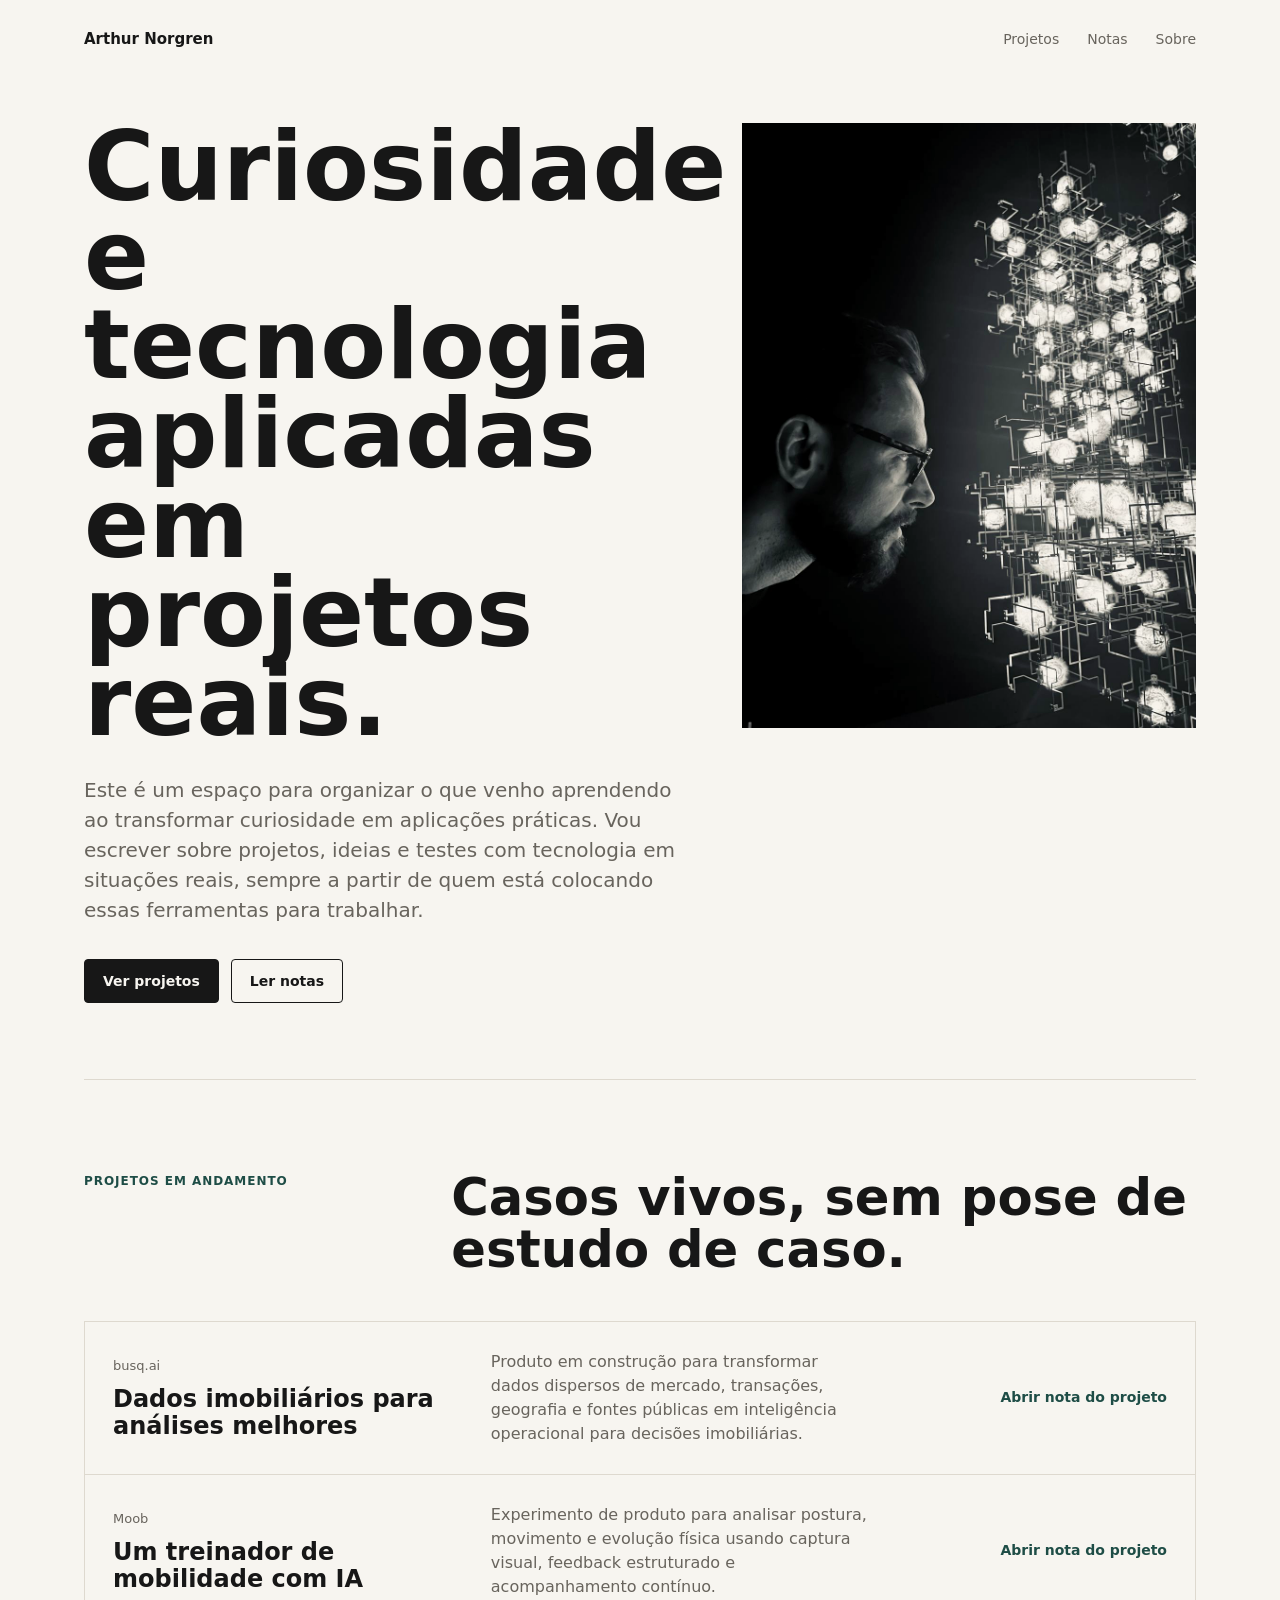
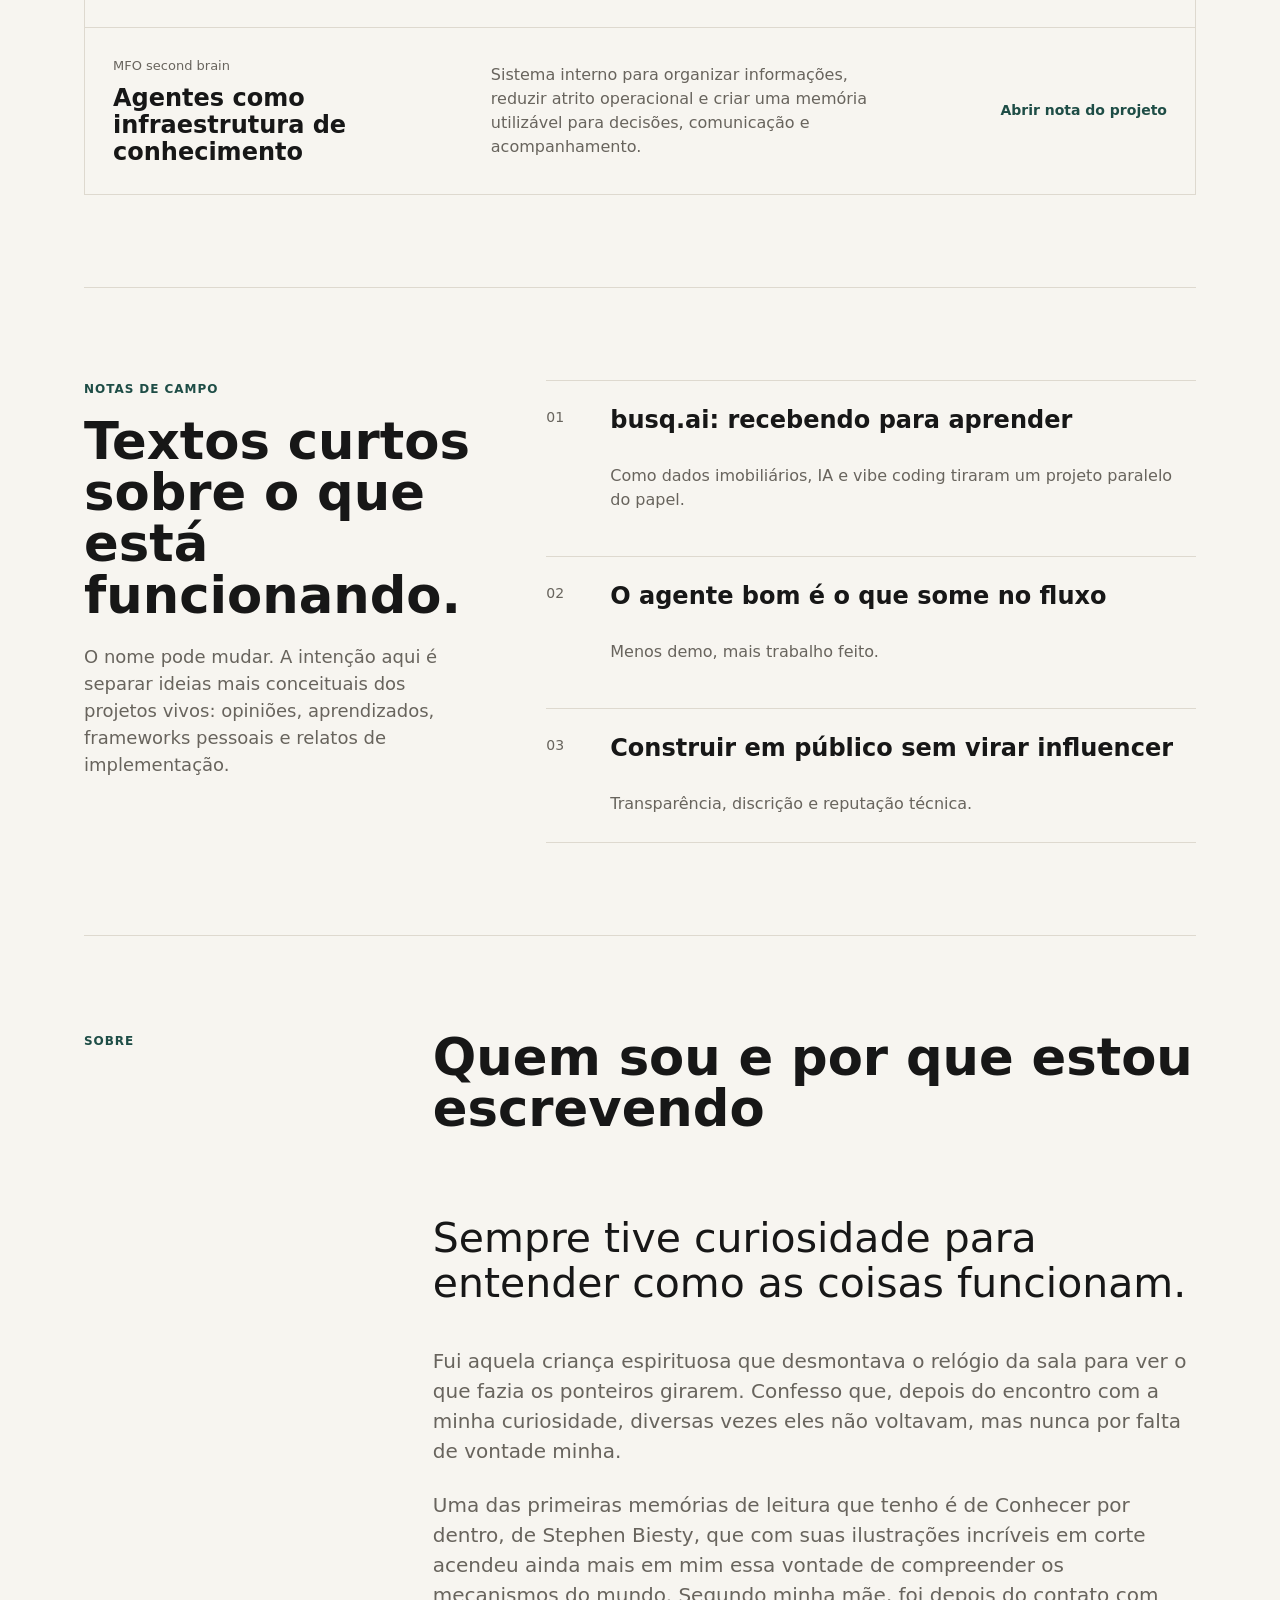
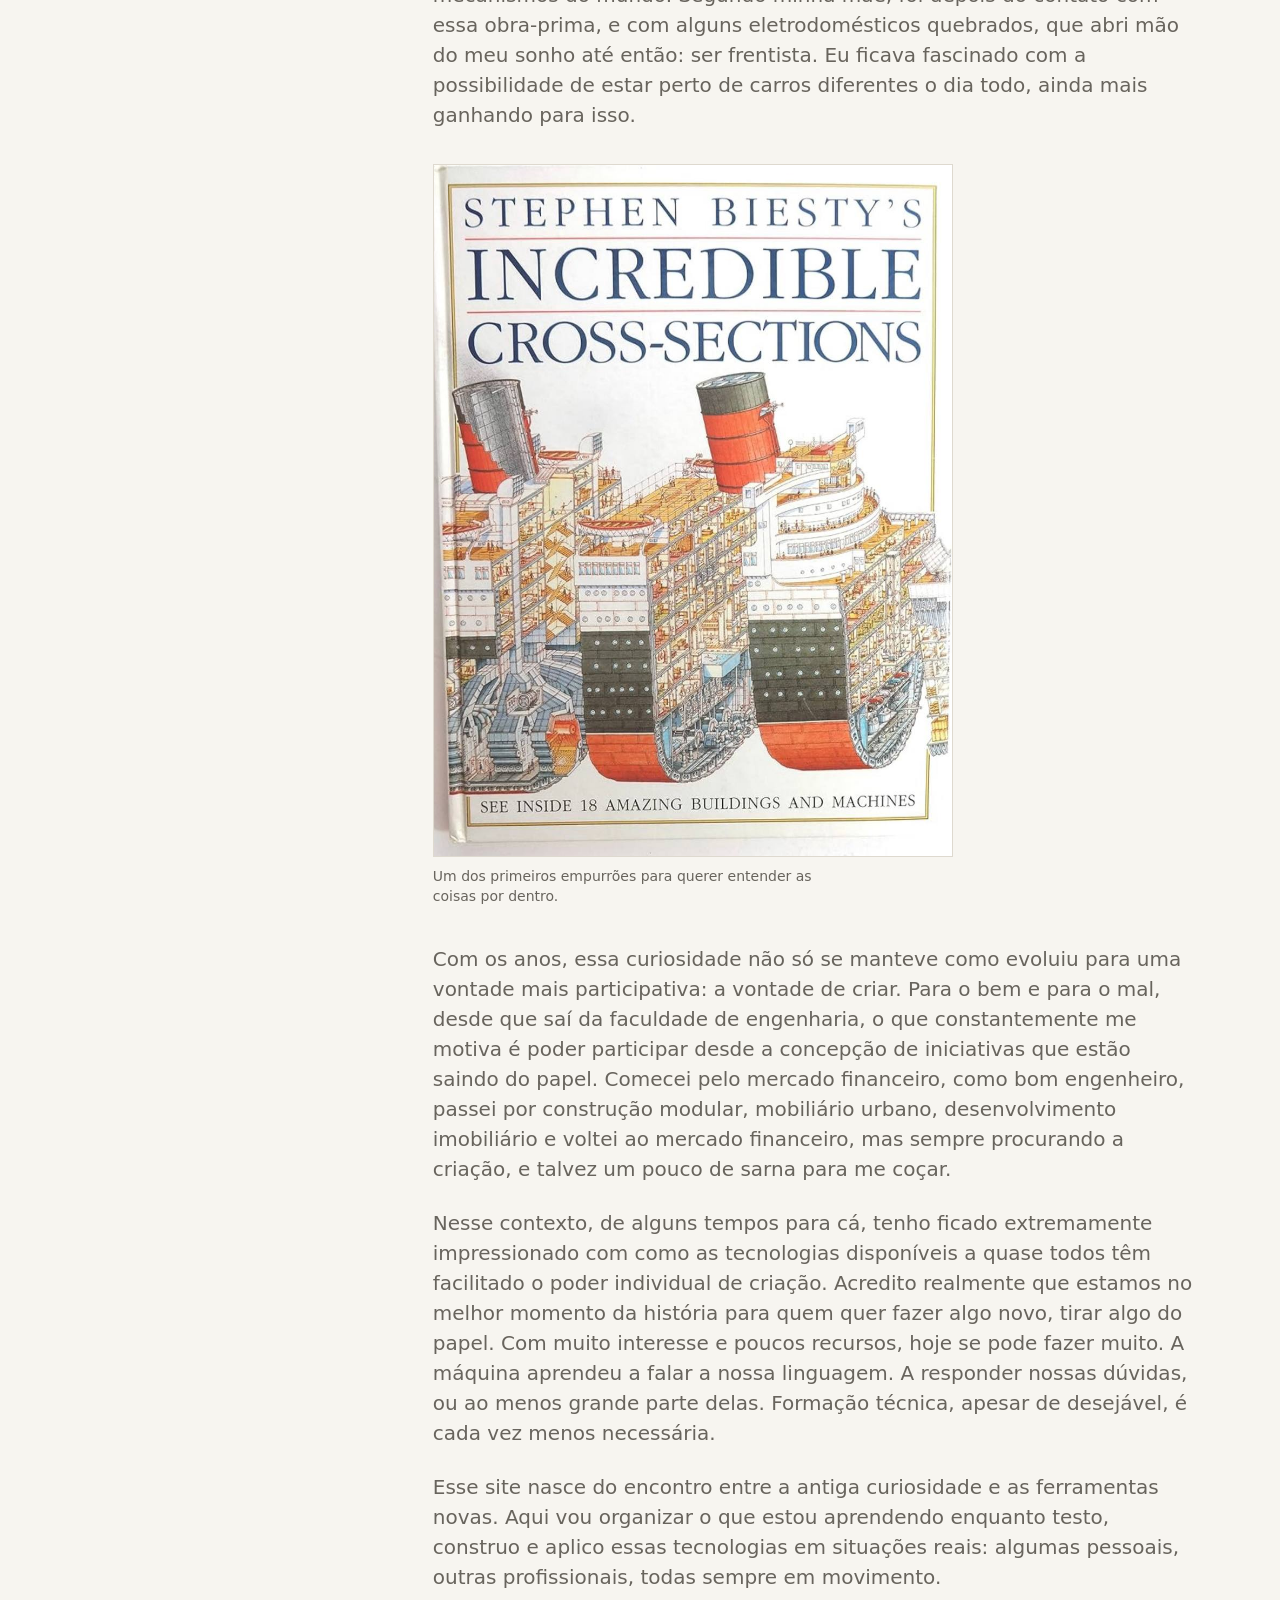
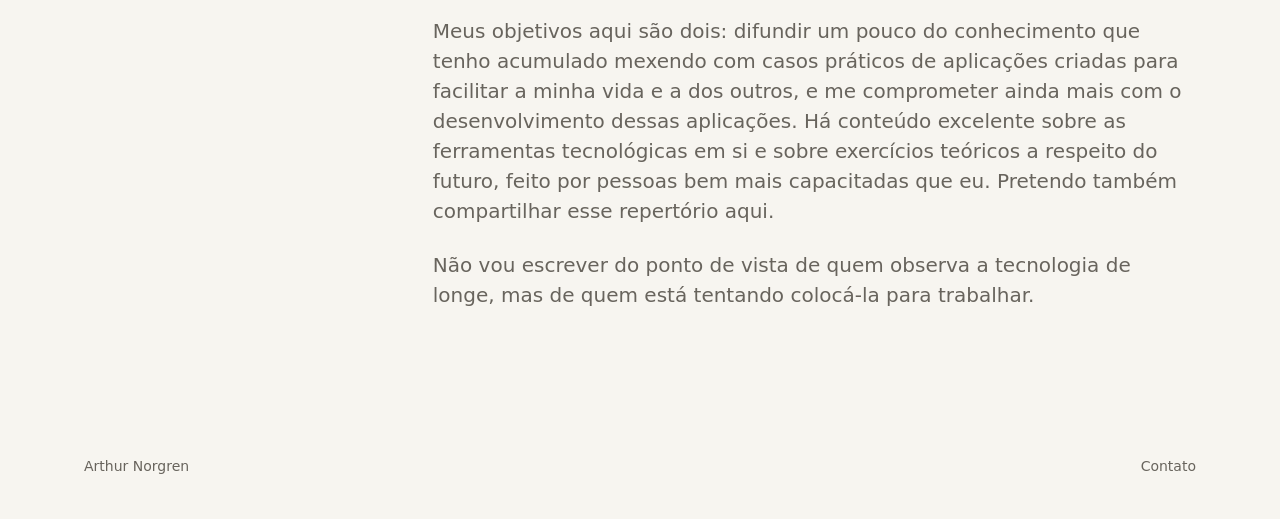
==== index.html @ 57446534 "Initial personal site mockup" ====
<!doctype html>
<html lang="pt-BR">
  <head>
    <meta charset="utf-8" />
    <meta name="viewport" content="width=device-width, initial-scale=1" />
    <title>Arthur Norgren</title>
    <meta
      name="description"
      content="Projetos, textos e notas práticas sobre IA aplicada, produto, dados e construção em público."
    />
    <link rel="stylesheet" href="./styles.css" />
  </head>
  <body>
    <header class="site-header" aria-label="Navegação principal">
      <a class="wordmark" href="#">Arthur Norgren</a>
      <nav>
        <a href="#projetos">Projetos</a>
        <a href="#notas">Notas</a>
        <a href="#sobre">Sobre</a>
      </nav>
    </header>

    <main>
      <section class="hero" aria-labelledby="hero-title">
        <div class="hero-copy">
          <h1 id="hero-title">Curiosidade e tecnologia aplicadas em projetos reais.</h1>
          <p class="intro">
            Este é um espaço para organizar o que venho aprendendo ao transformar curiosidade
            em aplicações práticas. Vou escrever sobre projetos, ideias e testes com tecnologia
            em situações reais, sempre a partir de quem está colocando essas ferramentas para
            trabalhar.
          </p>
          <div class="hero-actions" aria-label="Atalhos">
            <a class="button primary" href="#projetos">Ver projetos</a>
            <a class="button secondary" href="#notas">Ler notas</a>
          </div>
        </div>

        <figure class="portrait">
          <img
            src="./assets/arthur-profile.jpg"
            alt="Arthur Norgren em perfil, observando uma instalação luminosa."
          />
        </figure>
      </section>

      <section id="projetos" class="section">
        <div class="section-heading">
          <p class="eyebrow">Projetos em andamento</p>
          <h2>Casos vivos, sem pose de estudo de caso.</h2>
        </div>

        <div class="project-list">
          <article class="project">
            <div>
              <p class="project-kicker">busq.ai</p>
              <h3>Dados imobiliários para análises melhores</h3>
            </div>
            <p>
              Produto em construção para transformar dados dispersos de mercado, transações,
              geografia e fontes públicas em inteligência operacional para decisões imobiliárias.
            </p>
            <a href="./busq-ai.html">Abrir nota do projeto</a>
          </article>

          <article class="project">
            <div>
              <p class="project-kicker">Moob</p>
              <h3>Um treinador de mobilidade com IA</h3>
            </div>
            <p>
              Experimento de produto para analisar postura, movimento e evolução física usando
              captura visual, feedback estruturado e acompanhamento contínuo.
            </p>
            <a href="#">Abrir nota do projeto</a>
          </article>

          <article class="project">
            <div>
              <p class="project-kicker">MFO second brain</p>
              <h3>Agentes como infraestrutura de conhecimento</h3>
            </div>
            <p>
              Sistema interno para organizar informações, reduzir atrito operacional e criar uma
              memória utilizável para decisões, comunicação e acompanhamento.
            </p>
            <a href="#">Abrir nota do projeto</a>
          </article>
        </div>
      </section>

      <section id="notas" class="section split">
        <div class="section-heading sticky">
          <p class="eyebrow">Notas de campo</p>
          <h2>Textos curtos sobre o que está funcionando.</h2>
          <p>
            O nome pode mudar. A intenção aqui é separar ideias mais conceituais dos projetos vivos:
            opiniões, aprendizados, frameworks pessoais e relatos de implementação.
          </p>
        </div>

        <div class="essay-list" aria-label="Lista de textos">
          <article class="essay">
            <p>01</p>
            <h3><a href="./busq-ai.html">busq.ai: recebendo para aprender</a></h3>
            <span>Como dados imobiliários, IA e vibe coding tiraram um projeto paralelo do papel.</span>
          </article>
          <article class="essay">
            <p>02</p>
            <h3>O agente bom é o que some no fluxo</h3>
            <span>Menos demo, mais trabalho feito.</span>
          </article>
          <article class="essay">
            <p>03</p>
            <h3>Construir em público sem virar influencer</h3>
            <span>Transparência, discrição e reputação técnica.</span>
          </article>
        </div>
      </section>

      <section id="sobre" class="about">
        <p class="eyebrow">Sobre</p>
        <h2>Quem sou e por que estou escrevendo</h2>
        <div class="about-text">
          <p class="about-lede">
            Sempre tive curiosidade para entender como as coisas funcionam.
          </p>
          <p>
            Fui aquela criança espirituosa que desmontava o relógio da sala para ver o que fazia os
            ponteiros girarem. Confesso que, depois do encontro com a minha curiosidade, diversas
            vezes eles não voltavam, mas nunca por falta de vontade minha.
          </p>
          <p>
            Uma das primeiras memórias de leitura que tenho é de <cite>Conhecer por dentro</cite>,
            de Stephen Biesty, que com suas ilustrações incríveis em corte acendeu ainda mais em mim
            essa vontade de compreender os mecanismos do mundo. Segundo minha mãe, foi depois do
            contato com essa obra-prima, e com alguns eletrodomésticos quebrados, que abri mão do
            meu sonho até então: ser frentista. Eu ficava fascinado com a possibilidade de estar
            perto de carros diferentes o dia todo, ainda mais ganhando para isso.
          </p>
          <figure class="about-figure">
            <img
              src="./assets/incredible-cross-sections.jpg"
              alt="Capa do livro Incredible Cross-Sections, de Stephen Biesty."
            />
            <figcaption>
              Um dos primeiros empurrões para querer entender as coisas por dentro.
            </figcaption>
          </figure>
          <p>
            Com os anos, essa curiosidade não só se manteve como evoluiu para uma vontade mais
            participativa: a vontade de criar. Para o bem e para o mal, desde que saí da faculdade
            de engenharia, o que constantemente me motiva é poder participar desde a concepção de
            iniciativas que estão saindo do papel. Comecei pelo mercado financeiro, como bom
            engenheiro, passei por construção modular, mobiliário urbano, desenvolvimento
            imobiliário e voltei ao mercado financeiro, mas sempre procurando a criação, e talvez um
            pouco de sarna para me coçar.
          </p>
          <p>
            Nesse contexto, de alguns tempos para cá, tenho ficado extremamente impressionado com
            como as tecnologias disponíveis a quase todos têm facilitado o poder individual de
            criação. Acredito realmente que estamos no melhor momento da história para quem quer
            fazer algo novo, tirar algo do papel. Com muito interesse e poucos recursos, hoje se
            pode fazer muito. A máquina aprendeu a falar a nossa linguagem. A responder nossas
            dúvidas, ou ao menos grande parte delas. Formação técnica, apesar de desejável, é cada
            vez menos necessária.
          </p>
          <p>
            Esse site nasce do encontro entre a antiga curiosidade e as ferramentas novas. Aqui vou
            organizar o que estou aprendendo enquanto testo, construo e aplico essas tecnologias em
            situações reais: algumas pessoais, outras profissionais, todas sempre em movimento.
          </p>
          <p>
            Meus objetivos aqui são dois: difundir um pouco do conhecimento que tenho acumulado
            mexendo com casos práticos de aplicações criadas para facilitar a minha vida e a dos
            outros, e me comprometer ainda mais com o desenvolvimento dessas aplicações. Há conteúdo
            excelente sobre as ferramentas tecnológicas em si e sobre exercícios teóricos a respeito
            do futuro, feito por pessoas bem mais capacitadas que eu. Pretendo também compartilhar
            esse repertório aqui.
          </p>
          <p>
            Não vou escrever do ponto de vista de quem observa a tecnologia de longe, mas de quem
            está tentando colocá-la para trabalhar.
          </p>
        </div>
      </section>
    </main>

    <footer>
      <span>Arthur Norgren</span>
      <a href="mailto:arthur@example.com">Contato</a>
    </footer>
  </body>
</html>
---- styles.css ----
:root {
  --bg: #f7f5f0;
  --ink: #171717;
  --muted: #68645d;
  --line: #ded9cf;
  --panel: #ebe7dd;
  --accent: #1e4d46;
  --accent-ink: #f5f2ea;
  --max: 1160px;
}

* {
  box-sizing: border-box;
}

html {
  scroll-behavior: smooth;
}

body {
  margin: 0;
  background: var(--bg);
  color: var(--ink);
  font-family:
    Inter, ui-sans-serif, system-ui, -apple-system, BlinkMacSystemFont, "Segoe UI", sans-serif;
  line-height: 1.5;
}

a {
  color: inherit;
  text-decoration: none;
}

.site-header {
  display: flex;
  align-items: center;
  justify-content: space-between;
  max-width: var(--max);
  margin: 0 auto;
  padding: 28px 24px;
}

.wordmark {
  font-size: 15px;
  font-weight: 650;
  letter-spacing: 0;
}

nav {
  display: flex;
  gap: 28px;
  color: var(--muted);
  font-size: 14px;
}

nav a:hover {
  color: var(--ink);
}

main {
  max-width: var(--max);
  margin: 0 auto;
  padding: 0 24px 56px;
}

.hero {
  display: grid;
  grid-template-columns: minmax(0, 1.02fr) minmax(320px, 0.78fr);
  align-items: start;
  min-height: calc(100svh - 92px);
  gap: 64px;
  padding: 44px 0 76px;
  border-bottom: 1px solid var(--line);
}

.hero-copy {
  max-width: 720px;
}

.eyebrow {
  margin: 0 0 18px;
  color: var(--accent);
  font-size: 12px;
  font-weight: 700;
  letter-spacing: 0.08em;
  text-transform: uppercase;
}

h1,
h2,
h3,
p {
  margin-top: 0;
}

h1 {
  margin-bottom: 28px;
  font-size: clamp(48px, 7.8vw, 96px);
  line-height: 0.93;
  letter-spacing: 0;
  max-width: 860px;
}

.intro {
  max-width: 650px;
  color: var(--muted);
  font-size: 20px;
}

.hero-actions {
  display: flex;
  flex-wrap: wrap;
  gap: 12px;
  margin-top: 34px;
}

.button {
  display: inline-flex;
  align-items: center;
  justify-content: center;
  min-height: 44px;
  border: 1px solid var(--ink);
  border-radius: 4px;
  padding: 0 18px;
  font-size: 14px;
  font-weight: 650;
}

.button.primary {
  background: var(--ink);
  color: var(--bg);
}

.button.secondary {
  color: var(--ink);
}

.portrait {
  margin: 0;
  aspect-ratio: 3 / 4;
  min-height: 500px;
  overflow: hidden;
  background: #111;
}

.portrait img {
  width: 100%;
  height: 100%;
  display: block;
  object-fit: cover;
  object-position: 50% 50%;
  filter: contrast(1.04) saturate(0.78);
}

.section {
  padding: 92px 0;
  border-bottom: 1px solid var(--line);
}

.section-heading {
  display: grid;
  grid-template-columns: minmax(180px, 0.3fr) minmax(0, 0.7fr);
  gap: 48px;
  margin-bottom: 46px;
}

.section-heading h2,
.about h2 {
  margin-bottom: 0;
  font-size: clamp(32px, 4vw, 56px);
  line-height: 1;
  letter-spacing: 0;
}

.project-list {
  display: grid;
  gap: 1px;
  background: var(--line);
  border: 1px solid var(--line);
}

.project {
  display: grid;
  grid-template-columns: minmax(220px, 0.42fr) minmax(0, 0.46fr) auto;
  gap: 32px;
  align-items: center;
  background: var(--bg);
  padding: 28px;
}

.project-kicker {
  margin-bottom: 10px;
  color: var(--muted);
  font-size: 13px;
}

.project h3,
.essay h3 {
  margin-bottom: 0;
  font-size: 24px;
  line-height: 1.12;
  letter-spacing: 0;
}

.project p:not(.project-kicker) {
  margin-bottom: 0;
  color: var(--muted);
}

.project a {
  justify-self: end;
  color: var(--accent);
  font-size: 14px;
  font-weight: 700;
}

.split {
  display: grid;
  grid-template-columns: minmax(260px, 0.38fr) minmax(0, 0.62fr);
  gap: 64px;
}

.split .section-heading {
  display: block;
  margin-bottom: 0;
}

.split .section-heading p:last-child {
  margin-top: 22px;
  color: var(--muted);
  font-size: 18px;
}

.sticky {
  position: sticky;
  top: 32px;
  align-self: start;
}

.essay-list {
  display: grid;
  gap: 18px;
}

.essay {
  display: grid;
  grid-template-columns: 42px minmax(0, 1fr);
  gap: 22px;
  padding: 26px 0;
  border-top: 1px solid var(--line);
}

.essay:last-child {
  border-bottom: 1px solid var(--line);
}

.essay p {
  color: var(--muted);
  font-size: 14px;
}

.essay span {
  grid-column: 2;
  color: var(--muted);
}

.essay h3 a {
  text-decoration: none;
}

.about {
  display: grid;
  grid-template-columns: minmax(180px, 0.28fr) minmax(0, 0.72fr);
  gap: 52px;
  padding: 96px 0 42px;
}

.about .eyebrow {
  grid-column: 1;
}

.about h2,
.about-text {
  grid-column: 2;
}

.about-text {
  max-width: 780px;
  margin-top: 30px;
}

.about-text p {
  color: var(--muted);
  font-size: 20px;
}

.about-text p + p {
  margin-top: 24px;
}

.about-figure {
  width: min(100%, 520px);
  margin: 34px 0 38px;
}

.about-figure img {
  display: block;
  width: 100%;
  aspect-ratio: 3 / 4;
  border: 1px solid var(--line);
  object-fit: cover;
}

.about-figure figcaption {
  max-width: 420px;
  margin-top: 10px;
  color: var(--muted);
  font-size: 14px;
  line-height: 1.4;
}

.about-text .about-lede {
  color: var(--ink);
  font-size: clamp(28px, 3.2vw, 42px);
  line-height: 1.08;
}

cite {
  font-style: normal;
}

.article-shell {
  padding-bottom: 80px;
}

.blog-article {
  border-top: 1px solid var(--line);
}

.article-hero {
  max-width: 900px;
  padding: 72px 0 58px;
}

.article-hero h1 {
  margin-bottom: 22px;
  font-size: clamp(64px, 11vw, 132px);
}

.article-deck {
  max-width: 760px;
  color: var(--muted);
  font-size: clamp(22px, 3vw, 34px);
  line-height: 1.16;
}

.article-layout {
  display: grid;
  grid-template-columns: minmax(220px, 0.32fr) minmax(0, 0.68fr);
  gap: 72px;
  align-items: start;
  border-top: 1px solid var(--line);
  padding-top: 52px;
}

.article-aside {
  position: sticky;
  top: 32px;
  display: grid;
  gap: 28px;
  color: var(--muted);
}

.article-aside p {
  margin-bottom: 0;
  font-size: 14px;
}

.article-aside blockquote,
.pull-quote blockquote {
  margin: 0;
}

.article-aside blockquote {
  border-top: 1px solid var(--line);
  padding-top: 18px;
  color: var(--accent);
  font-size: 18px;
  font-weight: 650;
  line-height: 1.18;
}

.article-body {
  max-width: 760px;
}

.article-body p {
  color: var(--muted);
  font-size: clamp(19px, 2vw, 22px);
  line-height: 1.62;
}

.article-body p + p {
  margin-top: 24px;
}

.pull-quote {
  margin: 48px 0;
  padding: 34px 0;
  border-top: 1px solid var(--ink);
  border-bottom: 1px solid var(--ink);
}

.pull-quote blockquote {
  color: var(--ink);
  font-size: clamp(30px, 4.2vw, 56px);
  font-weight: 720;
  line-height: 1.02;
}

.pull-quote-wide {
  margin-left: -120px;
}

footer {
  display: flex;
  justify-content: space-between;
  max-width: var(--max);
  margin: 0 auto;
  padding: 28px 24px 42px;
  color: var(--muted);
  font-size: 14px;
}

@media (max-width: 860px) {
  .site-header,
  footer {
    align-items: flex-start;
    gap: 18px;
  }

  nav {
    gap: 16px;
  }

  .hero,
  .about,
  .section-heading,
  .split,
  .article-layout,
  .project {
    grid-template-columns: 1fr;
  }

  .about .eyebrow,
  .about h2,
  .about-text {
    grid-column: auto;
  }

  .hero {
    min-height: auto;
    gap: 38px;
    padding-top: 24px;
    padding-bottom: 56px;
  }

  h1 {
    font-size: clamp(44px, 13vw, 66px);
  }

  .intro {
    font-size: 18px;
  }

  .portrait {
    min-height: 0;
    max-height: 620px;
  }

  .section {
    padding: 68px 0;
  }

  .about {
    gap: 18px;
    padding-top: 76px;
  }

  .about-text {
    margin-top: 10px;
  }

  .section-heading {
    gap: 18px;
    margin-bottom: 34px;
  }

  .project {
    gap: 14px;
    padding: 24px 20px;
  }

  .project a {
    justify-self: start;
  }

  .sticky {
    position: static;
  }

  .article-hero {
    padding-top: 52px;
    padding-bottom: 42px;
  }

  .article-layout {
    gap: 44px;
    padding-top: 40px;
  }

  .article-aside {
    position: static;
    grid-template-columns: 1fr;
  }

  .pull-quote-wide {
    margin-left: 0;
  }
}

@media (max-width: 560px) {
  .site-header {
    padding-top: 20px;
  }

  nav {
    font-size: 13px;
  }

  main {
    padding-inline: 18px;
  }

  .hero-actions {
    width: 100%;
  }

  .button {
    flex: 1 1 150px;
  }

  .portrait {
    aspect-ratio: 4 / 5;
  }

  .essay {
    grid-template-columns: 1fr;
    gap: 8px;
  }

  .essay span {
    grid-column: auto;
  }

  footer {
    padding-inline: 18px;
  }
}
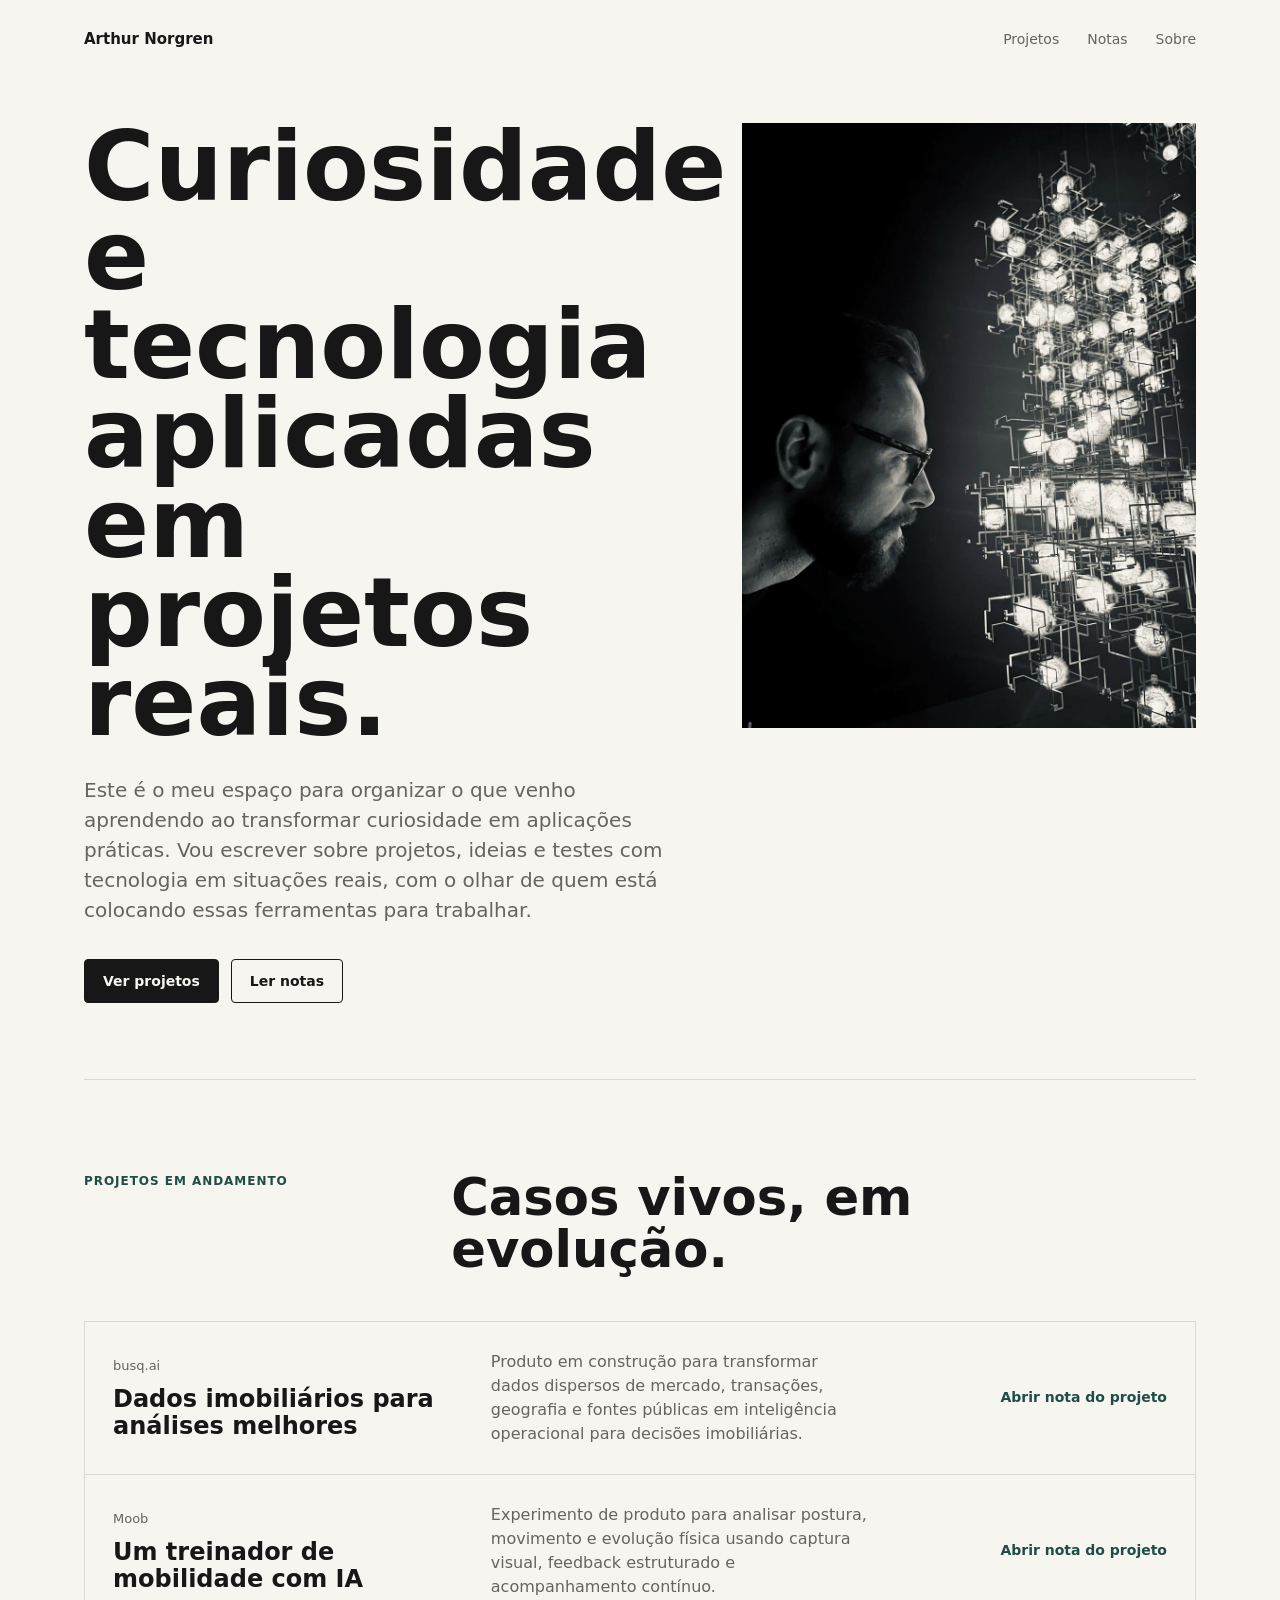
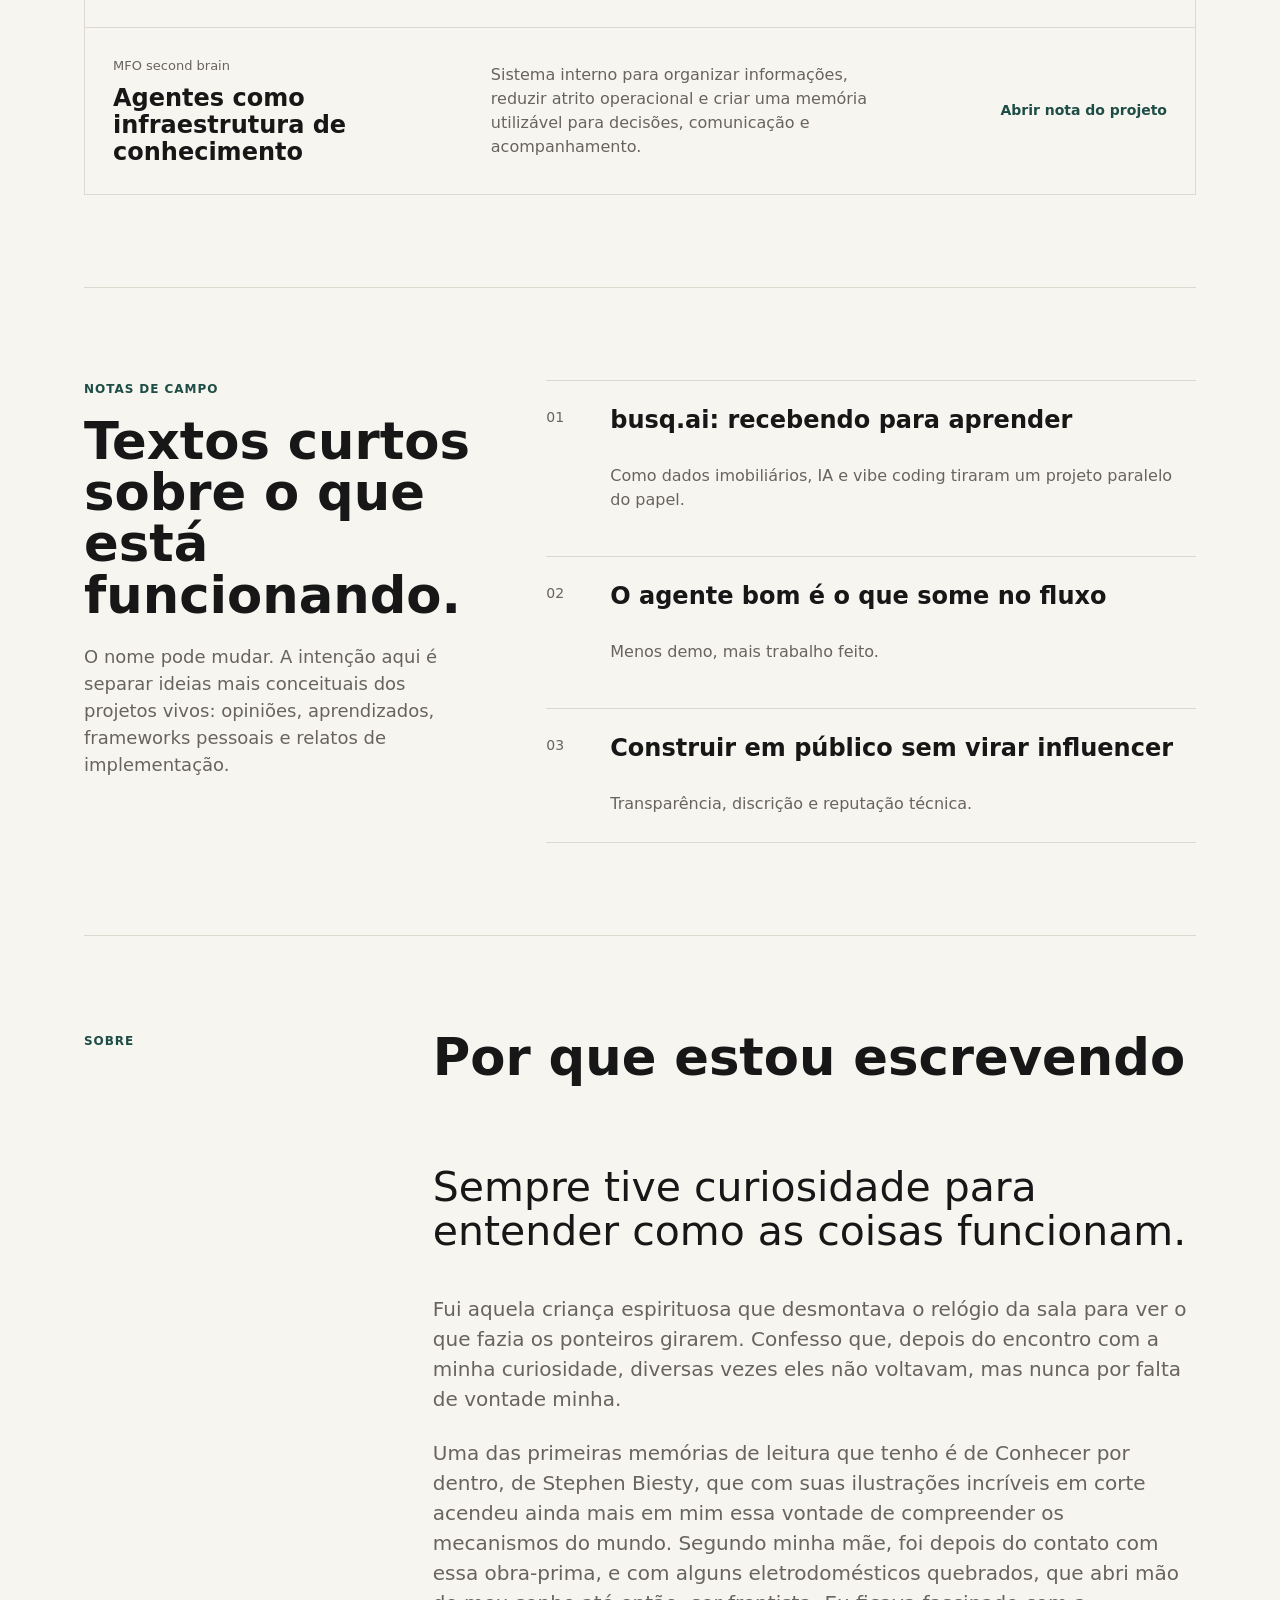
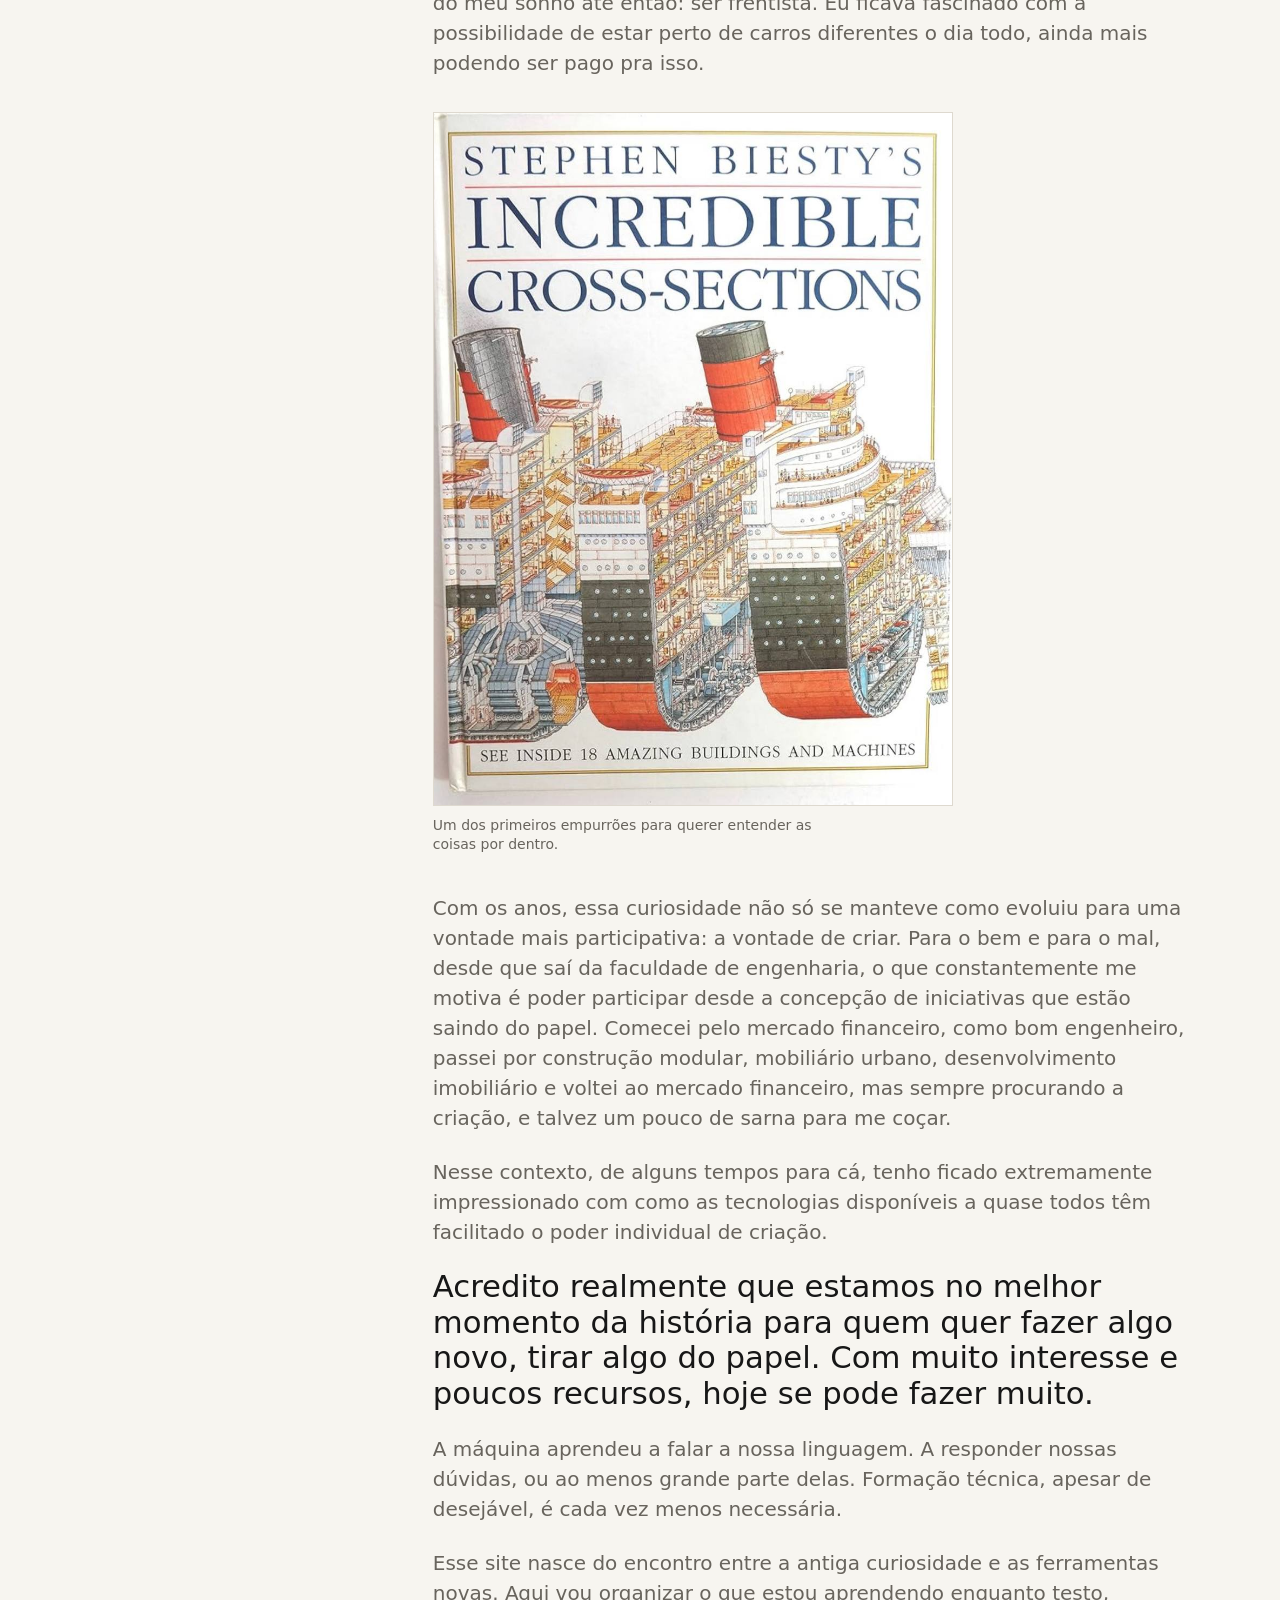
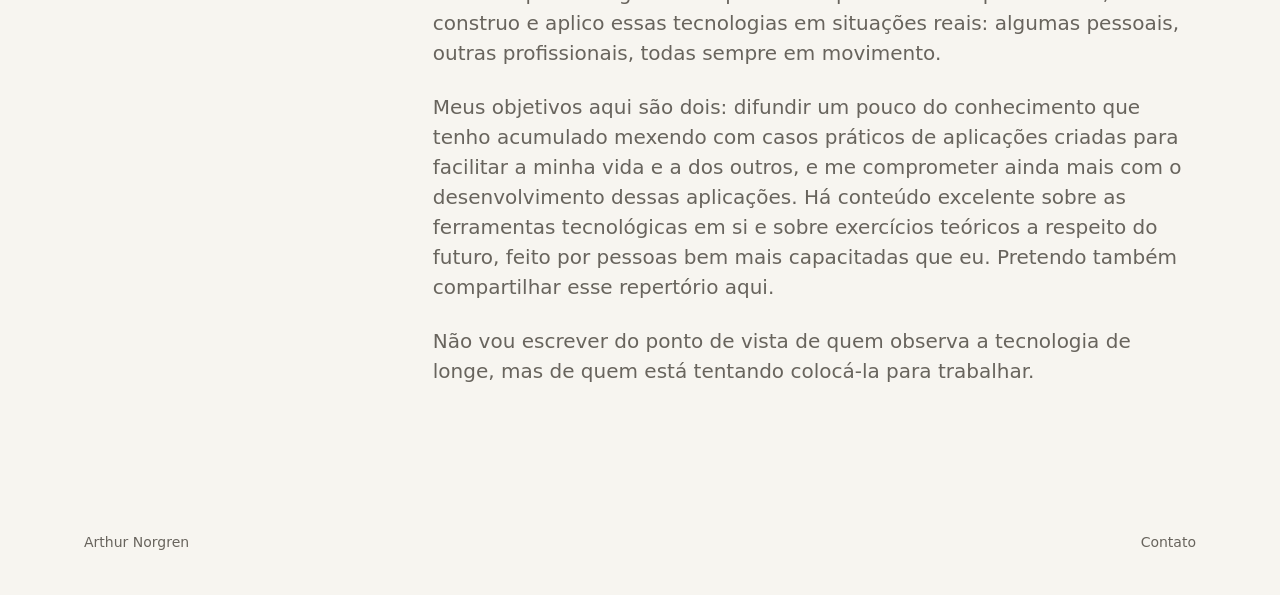
==== commit 56acf60a: "Refine personal site copy" ====
--- a/index.html
+++ b/index.html
@@ -25,10 +25,9 @@
         <div class="hero-copy">
           <h1 id="hero-title">Curiosidade e tecnologia aplicadas em projetos reais.</h1>
           <p class="intro">
-            Este é um espaço para organizar o que venho aprendendo ao transformar curiosidade
-            em aplicações práticas. Vou escrever sobre projetos, ideias e testes com tecnologia
-            em situações reais, sempre a partir de quem está colocando essas ferramentas para
-            trabalhar.
+            Este é o meu espaço para organizar o que venho aprendendo ao transformar curiosidade
+            em aplicações práticas. Vou escrever sobre projetos, ideias e testes com tecnologia em
+            situações reais, com o olhar de quem está colocando essas ferramentas para trabalhar.
           </p>
           <div class="hero-actions" aria-label="Atalhos">
             <a class="button primary" href="#projetos">Ver projetos</a>
@@ -47,7 +46,7 @@
       <section id="projetos" class="section">
         <div class="section-heading">
           <p class="eyebrow">Projetos em andamento</p>
-          <h2>Casos vivos, sem pose de estudo de caso.</h2>
+          <h2>Casos vivos, em evolução.</h2>
         </div>
 
         <div class="project-list">
@@ -120,7 +119,7 @@
 
       <section id="sobre" class="about">
         <p class="eyebrow">Sobre</p>
-        <h2>Quem sou e por que estou escrevendo</h2>
+        <h2>Por que estou escrevendo</h2>
         <div class="about-text">
           <p class="about-lede">
             Sempre tive curiosidade para entender como as coisas funcionam.
@@ -136,7 +135,7 @@
             essa vontade de compreender os mecanismos do mundo. Segundo minha mãe, foi depois do
             contato com essa obra-prima, e com alguns eletrodomésticos quebrados, que abri mão do
             meu sonho até então: ser frentista. Eu ficava fascinado com a possibilidade de estar
-            perto de carros diferentes o dia todo, ainda mais ganhando para isso.
+            perto de carros diferentes o dia todo, ainda mais podendo ser pago pra isso.
           </p>
           <figure class="about-figure">
             <img
@@ -159,11 +158,14 @@
           <p>
             Nesse contexto, de alguns tempos para cá, tenho ficado extremamente impressionado com
             como as tecnologias disponíveis a quase todos têm facilitado o poder individual de
-            criação. Acredito realmente que estamos no melhor momento da história para quem quer
-            fazer algo novo, tirar algo do papel. Com muito interesse e poucos recursos, hoje se
-            pode fazer muito. A máquina aprendeu a falar a nossa linguagem. A responder nossas
-            dúvidas, ou ao menos grande parte delas. Formação técnica, apesar de desejável, é cada
-            vez menos necessária.
+            criação.
+            <strong class="about-highlight">
+              Acredito realmente que estamos no melhor momento da história para quem quer fazer
+              algo novo, tirar algo do papel. Com muito interesse e poucos recursos, hoje se pode
+              fazer muito.
+            </strong>
+            A máquina aprendeu a falar a nossa linguagem. A responder nossas dúvidas, ou ao menos
+            grande parte delas. Formação técnica, apesar de desejável, é cada vez menos necessária.
           </p>
           <p>
             Esse site nasce do encontro entre a antiga curiosidade e as ferramentas novas. Aqui vou
--- a/styles.css
+++ b/styles.css
@@ -298,6 +298,15 @@
   margin-top: 24px;
 }
 
+.about-highlight {
+  display: block;
+  margin: 22px 0;
+  color: var(--ink);
+  font-size: clamp(24px, 2.4vw, 34px);
+  font-weight: 520;
+  line-height: 1.16;
+}
+
 .about-figure {
   width: min(100%, 520px);
   margin: 34px 0 38px;
@@ -369,11 +378,6 @@
   display: grid;
   gap: 28px;
   color: var(--muted);
-}
-
-.article-aside p {
-  margin-bottom: 0;
-  font-size: 14px;
 }
 
 .article-aside blockquote,
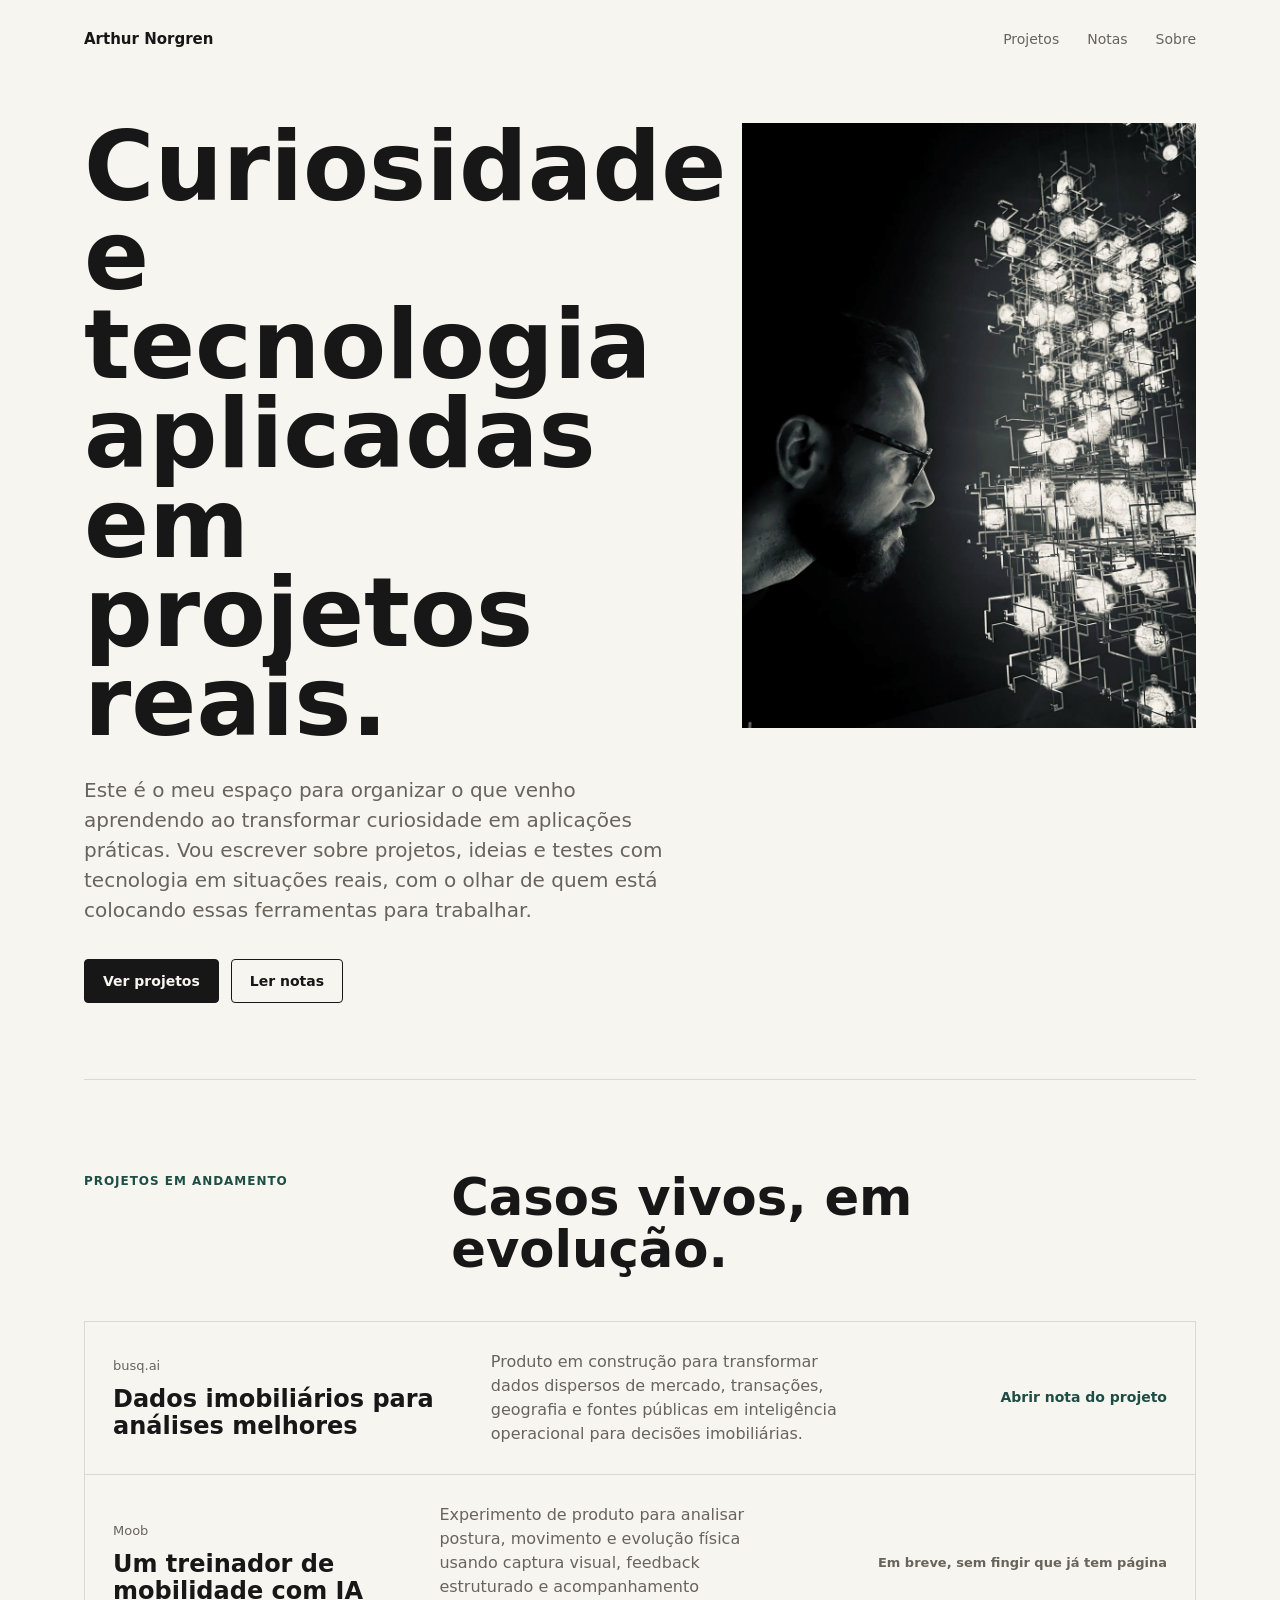
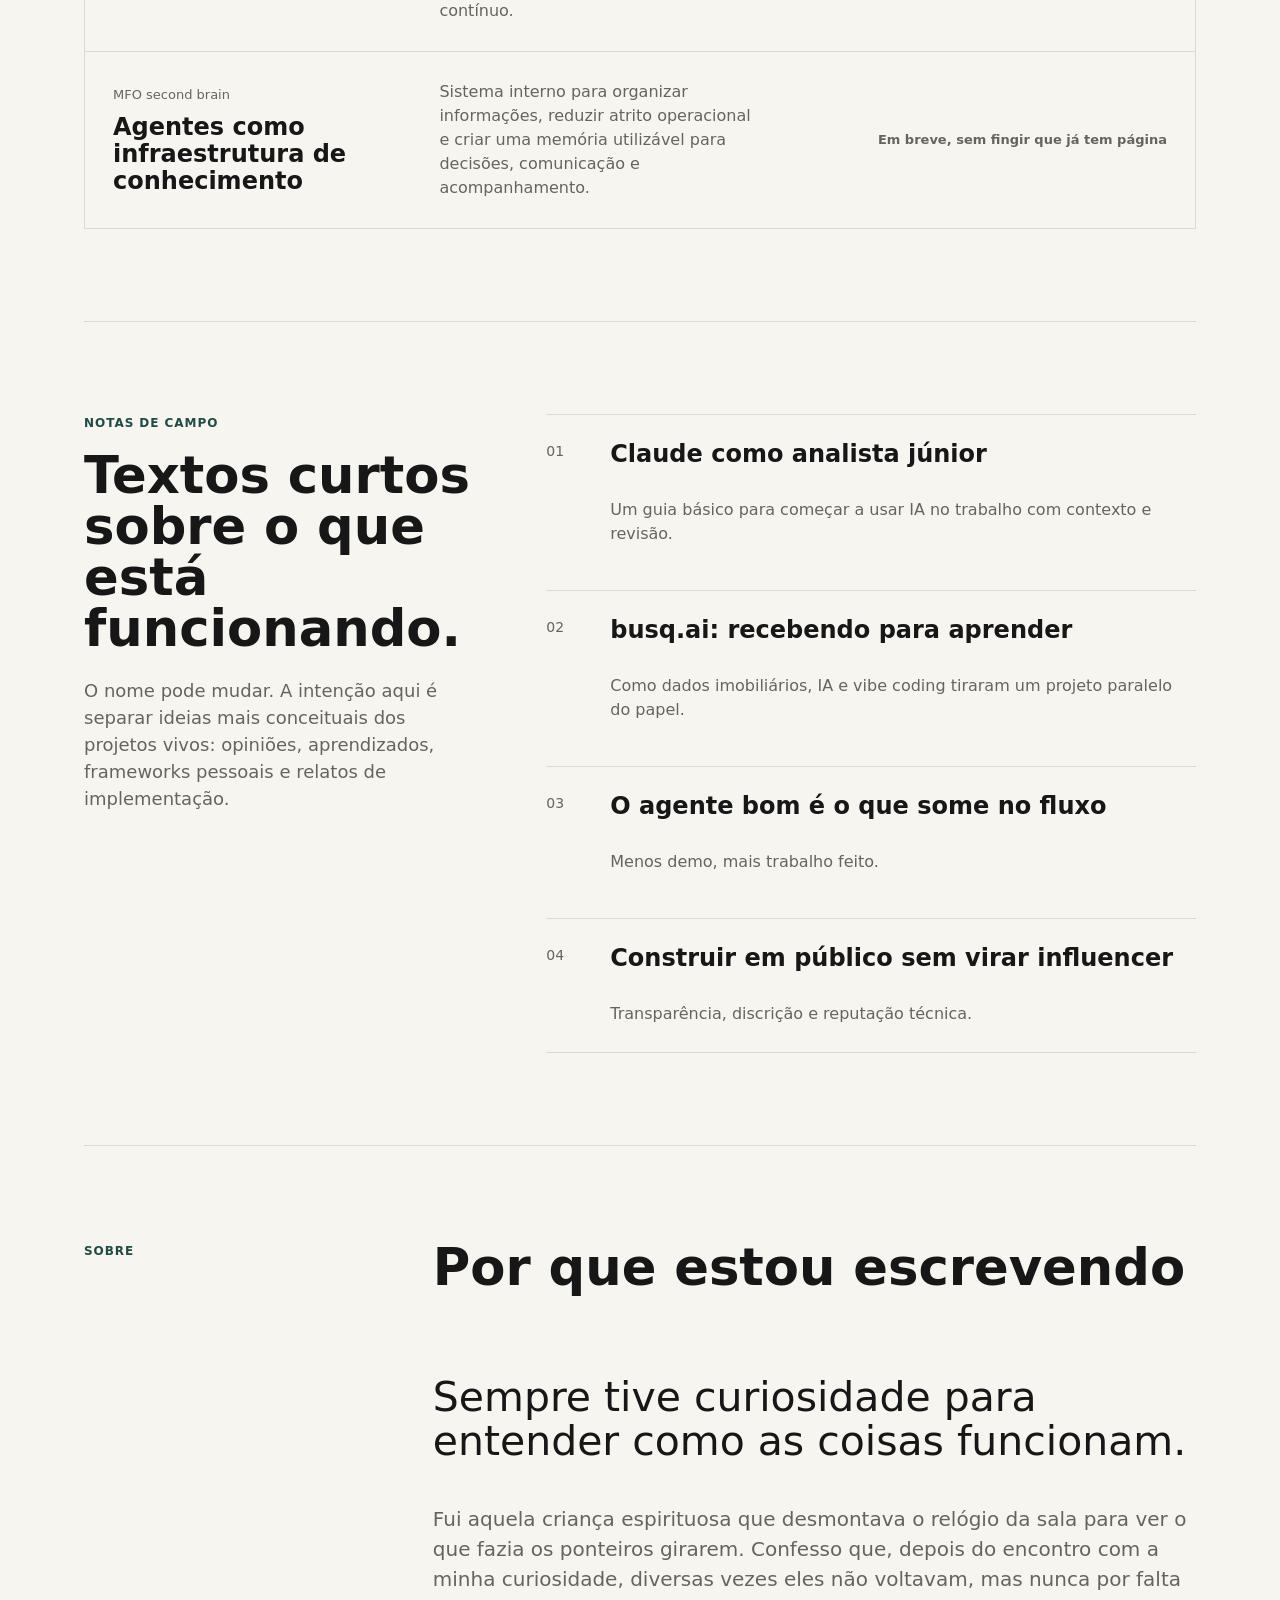
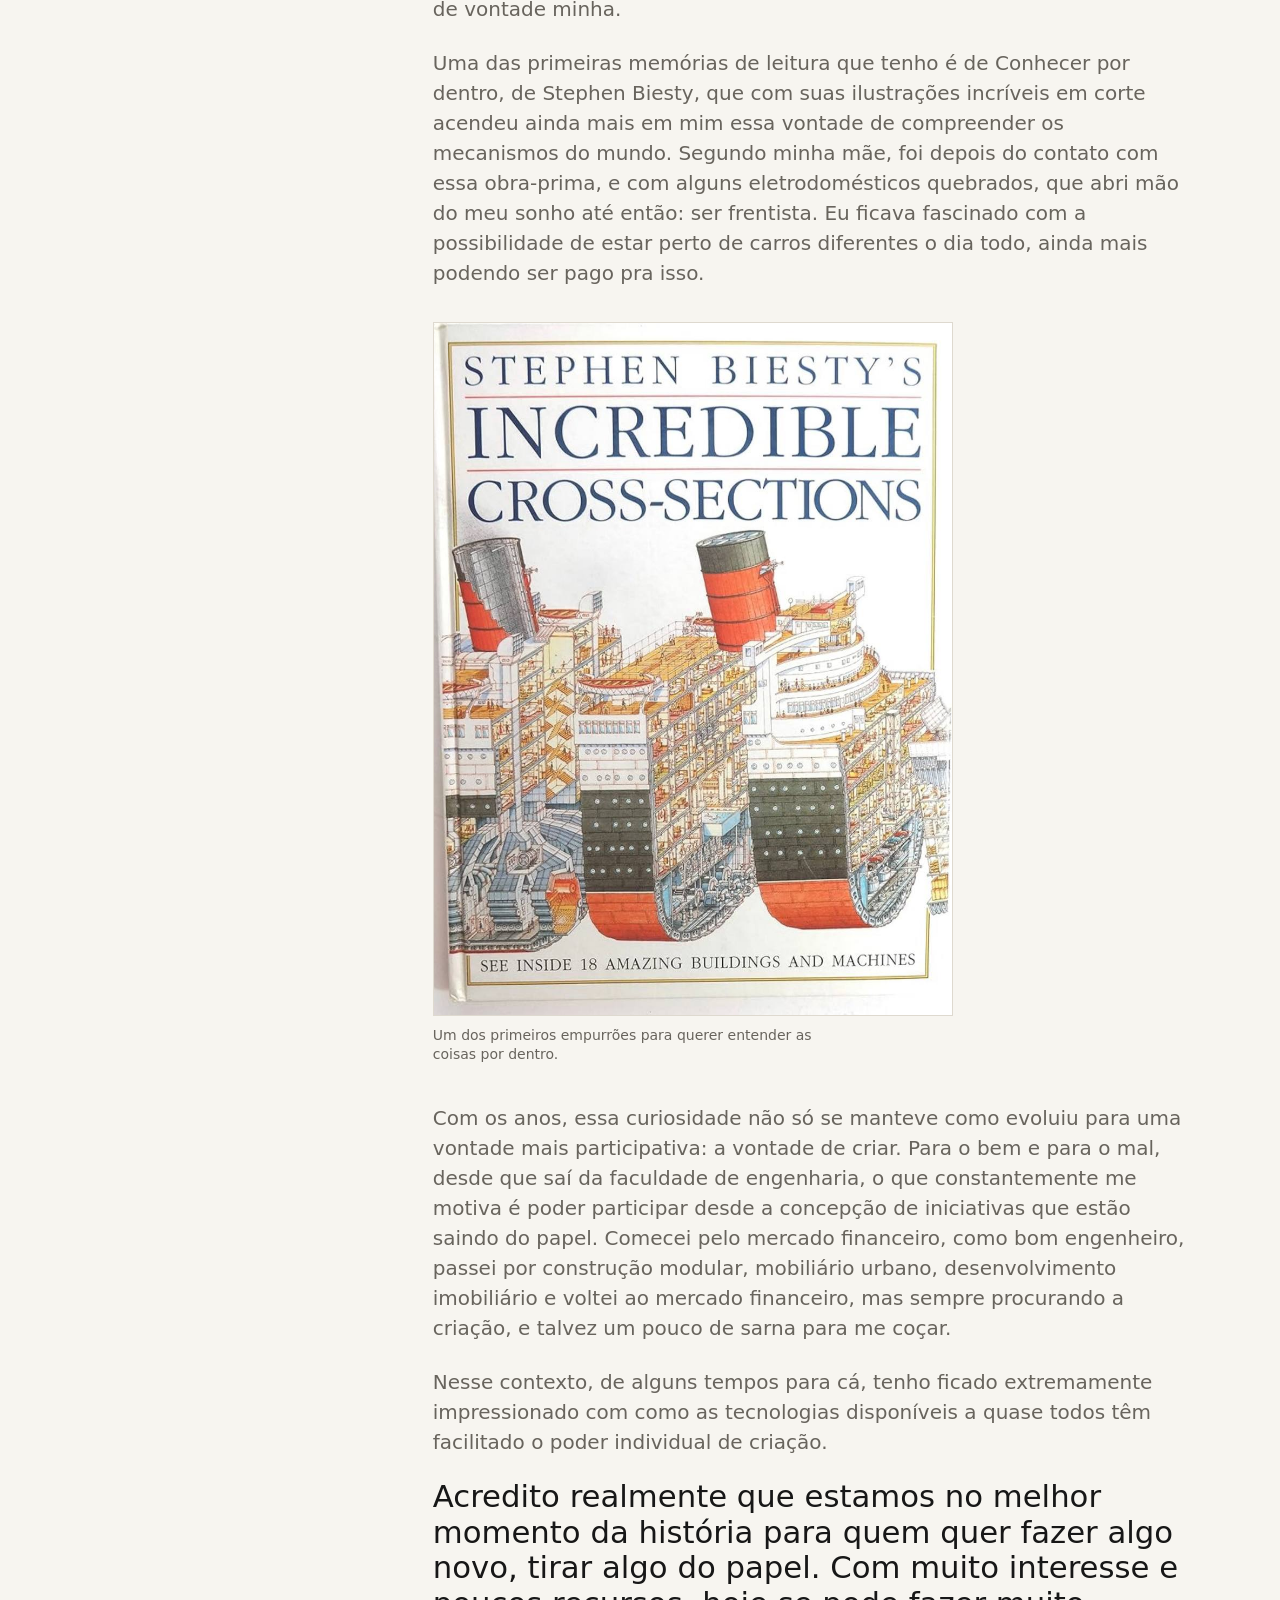
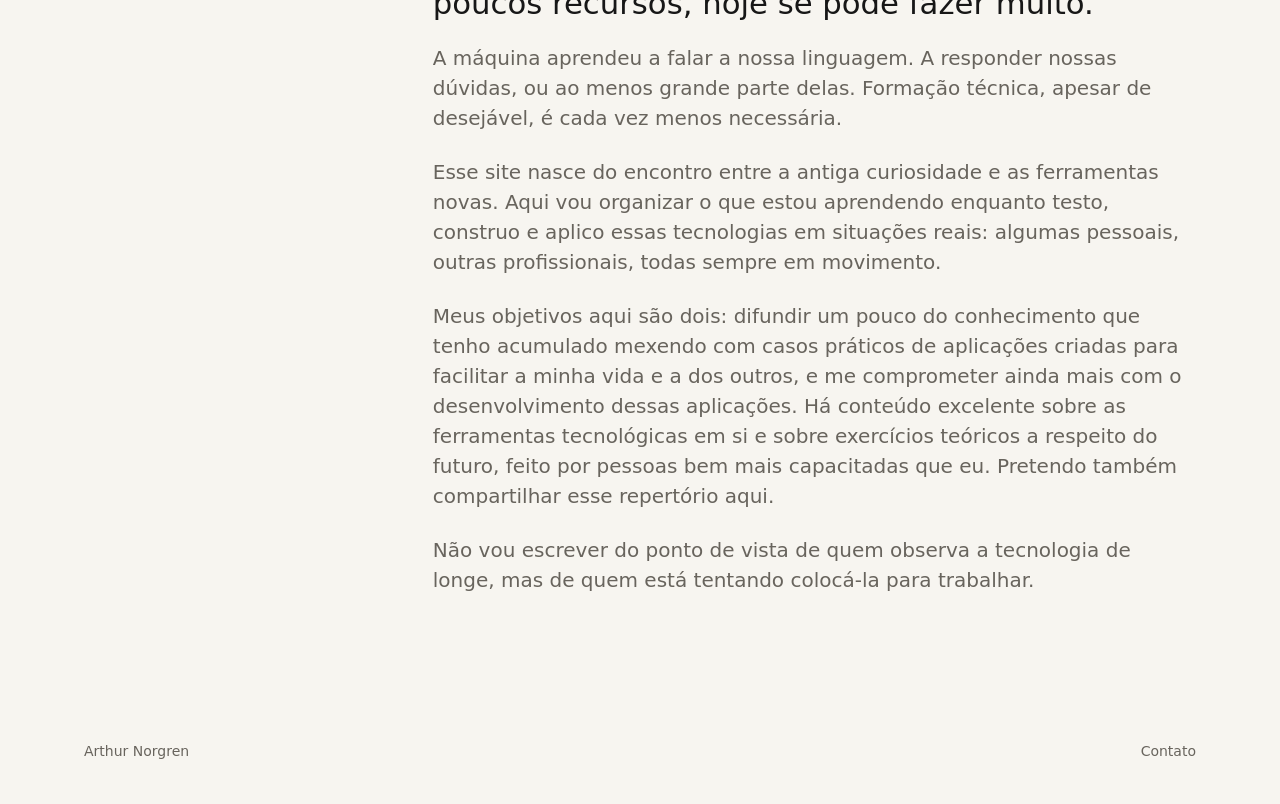
==== commit 676b61fe: "Add Claude Cowork guide note" ====
--- a/index.html
+++ b/index.html
@@ -1,14 +1,14 @@
-<!doctype html>
+<!DOCTYPE html>
 <html lang="pt-BR">
   <head>
-    <meta charset="utf-8" />
-    <meta name="viewport" content="width=device-width, initial-scale=1" />
+    <meta charset="utf-8">
+    <meta name="viewport" content="width=device-width, initial-scale=1">
     <title>Arthur Norgren</title>
     <meta
       name="description"
       content="Projetos, textos e notas práticas sobre IA aplicada, produto, dados e construção em público."
-    />
-    <link rel="stylesheet" href="./styles.css" />
+    >
+    <link rel="stylesheet" href="./styles.css">
   </head>
   <body>
     <header class="site-header" aria-label="Navegação principal">
@@ -29,7 +29,7 @@
             em aplicações práticas. Vou escrever sobre projetos, ideias e testes com tecnologia em
             situações reais, com o olhar de quem está colocando essas ferramentas para trabalhar.
           </p>
-          <div class="hero-actions" aria-label="Atalhos">
+          <div class="hero-actions">
             <a class="button primary" href="#projetos">Ver projetos</a>
             <a class="button secondary" href="#notas">Ler notas</a>
           </div>
@@ -39,7 +39,7 @@
           <img
             src="./assets/arthur-profile.jpg"
             alt="Arthur Norgren em perfil, observando uma instalação luminosa."
-          />
+          >
         </figure>
       </section>
 
@@ -71,7 +71,7 @@
               Experimento de produto para analisar postura, movimento e evolução física usando
               captura visual, feedback estruturado e acompanhamento contínuo.
             </p>
-            <a href="#">Abrir nota do projeto</a>
+            <span class="project-status">Em breve, sem fingir que já tem página</span>
           </article>
 
           <article class="project">
@@ -83,7 +83,7 @@
               Sistema interno para organizar informações, reduzir atrito operacional e criar uma
               memória utilizável para decisões, comunicação e acompanhamento.
             </p>
-            <a href="#">Abrir nota do projeto</a>
+            <span class="project-status">Em breve, sem fingir que já tem página</span>
           </article>
         </div>
       </section>
@@ -98,19 +98,26 @@
           </p>
         </div>
 
-        <div class="essay-list" aria-label="Lista de textos">
+        <div class="essay-list">
           <article class="essay">
             <p>01</p>
+            <h3>
+              <a href="./claude-cowork-guia-basico.html">Claude como analista júnior</a>
+            </h3>
+            <span>Um guia básico para começar a usar IA no trabalho com contexto e revisão.</span>
+          </article>
+          <article class="essay">
+            <p>02</p>
             <h3><a href="./busq-ai.html">busq.ai: recebendo para aprender</a></h3>
             <span>Como dados imobiliários, IA e vibe coding tiraram um projeto paralelo do papel.</span>
           </article>
           <article class="essay">
-            <p>02</p>
+            <p>03</p>
             <h3>O agente bom é o que some no fluxo</h3>
             <span>Menos demo, mais trabalho feito.</span>
           </article>
           <article class="essay">
-            <p>03</p>
+            <p>04</p>
             <h3>Construir em público sem virar influencer</h3>
             <span>Transparência, discrição e reputação técnica.</span>
           </article>
@@ -141,7 +148,7 @@
             <img
               src="./assets/incredible-cross-sections.jpg"
               alt="Capa do livro Incredible Cross-Sections, de Stephen Biesty."
-            />
+            >
             <figcaption>
               Um dos primeiros empurrões para querer entender as coisas por dentro.
             </figcaption>
--- a/styles.css
+++ b/styles.css
@@ -214,6 +214,14 @@
   font-weight: 700;
 }
 
+.project-status {
+  justify-self: end;
+  color: var(--muted);
+  font-size: 13px;
+  font-weight: 650;
+  text-align: right;
+}
+
 .split {
   display: grid;
   grid-template-columns: minmax(260px, 0.38fr) minmax(0, 0.62fr);
@@ -408,6 +416,27 @@
   margin-top: 24px;
 }
 
+.article-body h2 {
+  margin: 54px 0 18px;
+  color: var(--ink);
+  font-size: clamp(30px, 3.6vw, 48px);
+  line-height: 1.04;
+  letter-spacing: 0;
+}
+
+.article-note {
+  margin-bottom: 42px;
+  padding: 28px;
+  border: 1px solid var(--line);
+  background: var(--panel);
+}
+
+.article-note p {
+  color: var(--ink);
+  font-size: clamp(18px, 1.8vw, 20px);
+  line-height: 1.52;
+}
+
 .pull-quote {
   margin: 48px 0;
   padding: 34px 0;
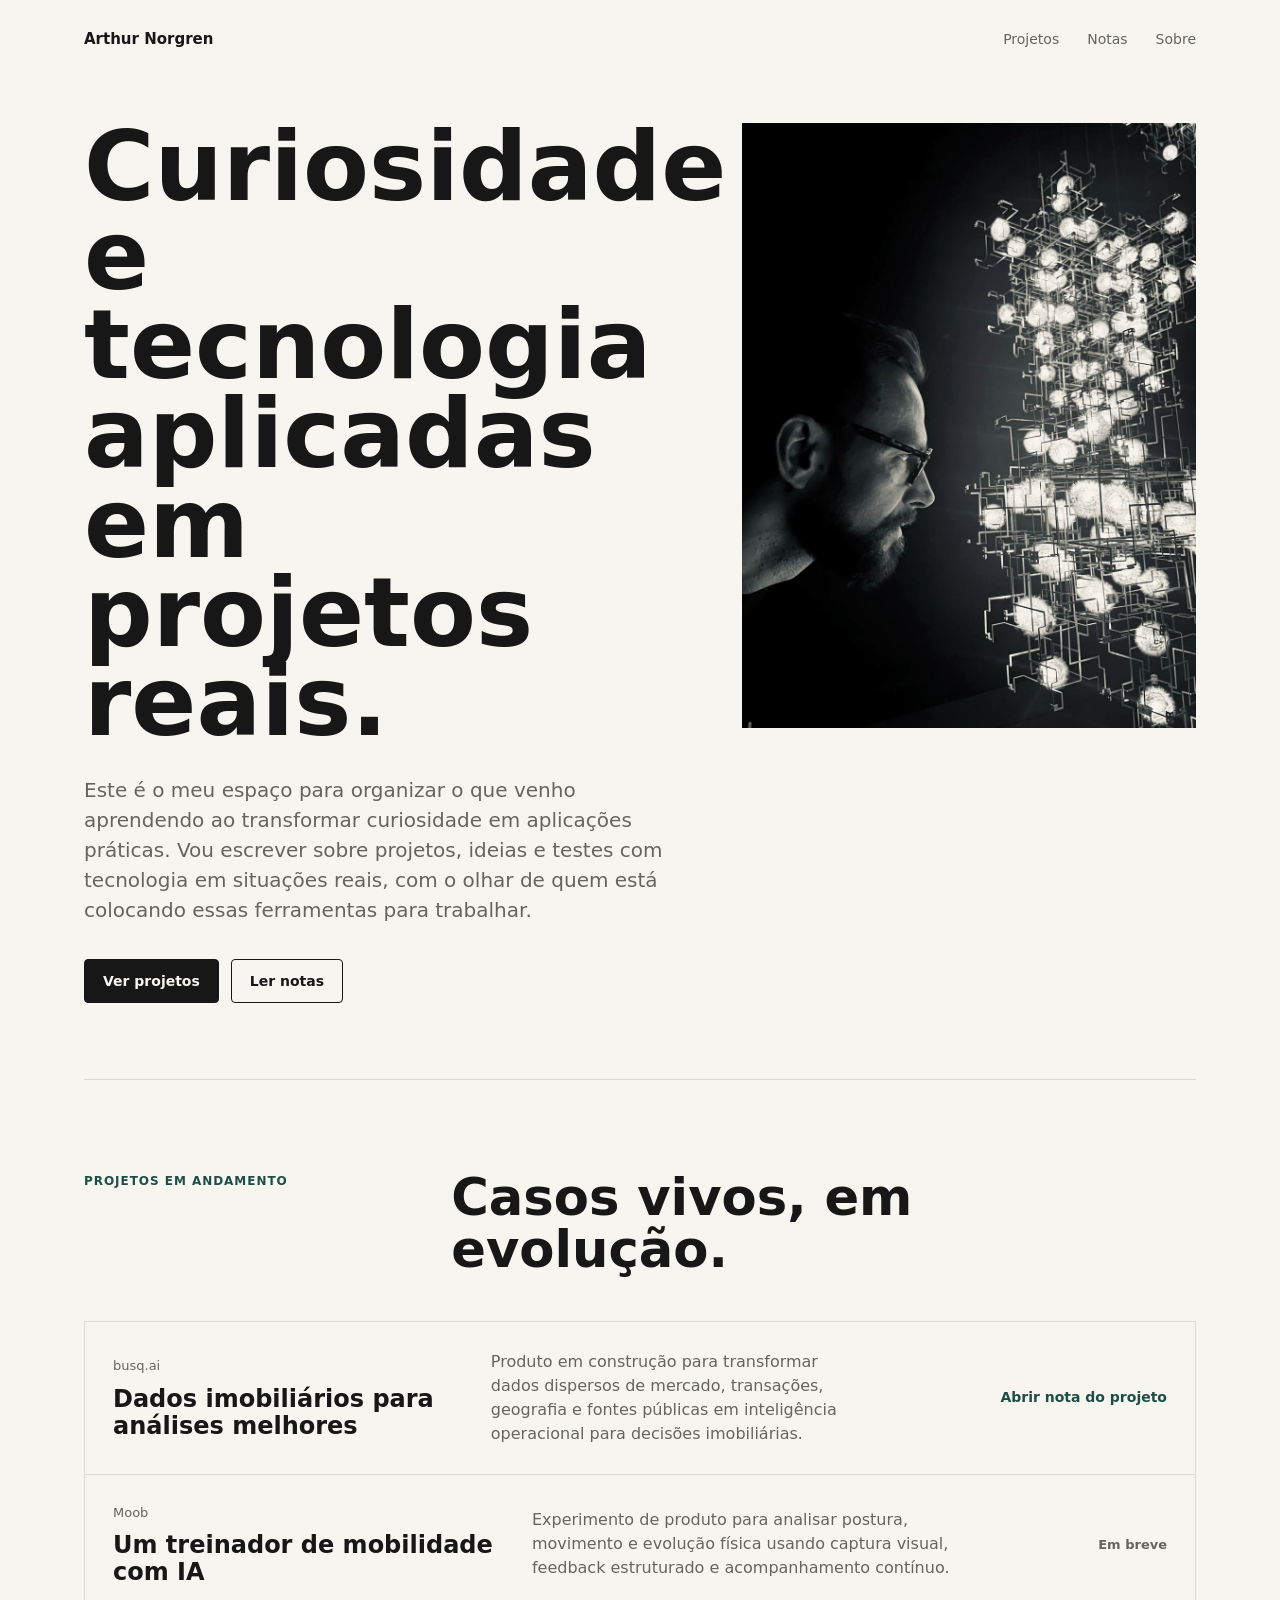
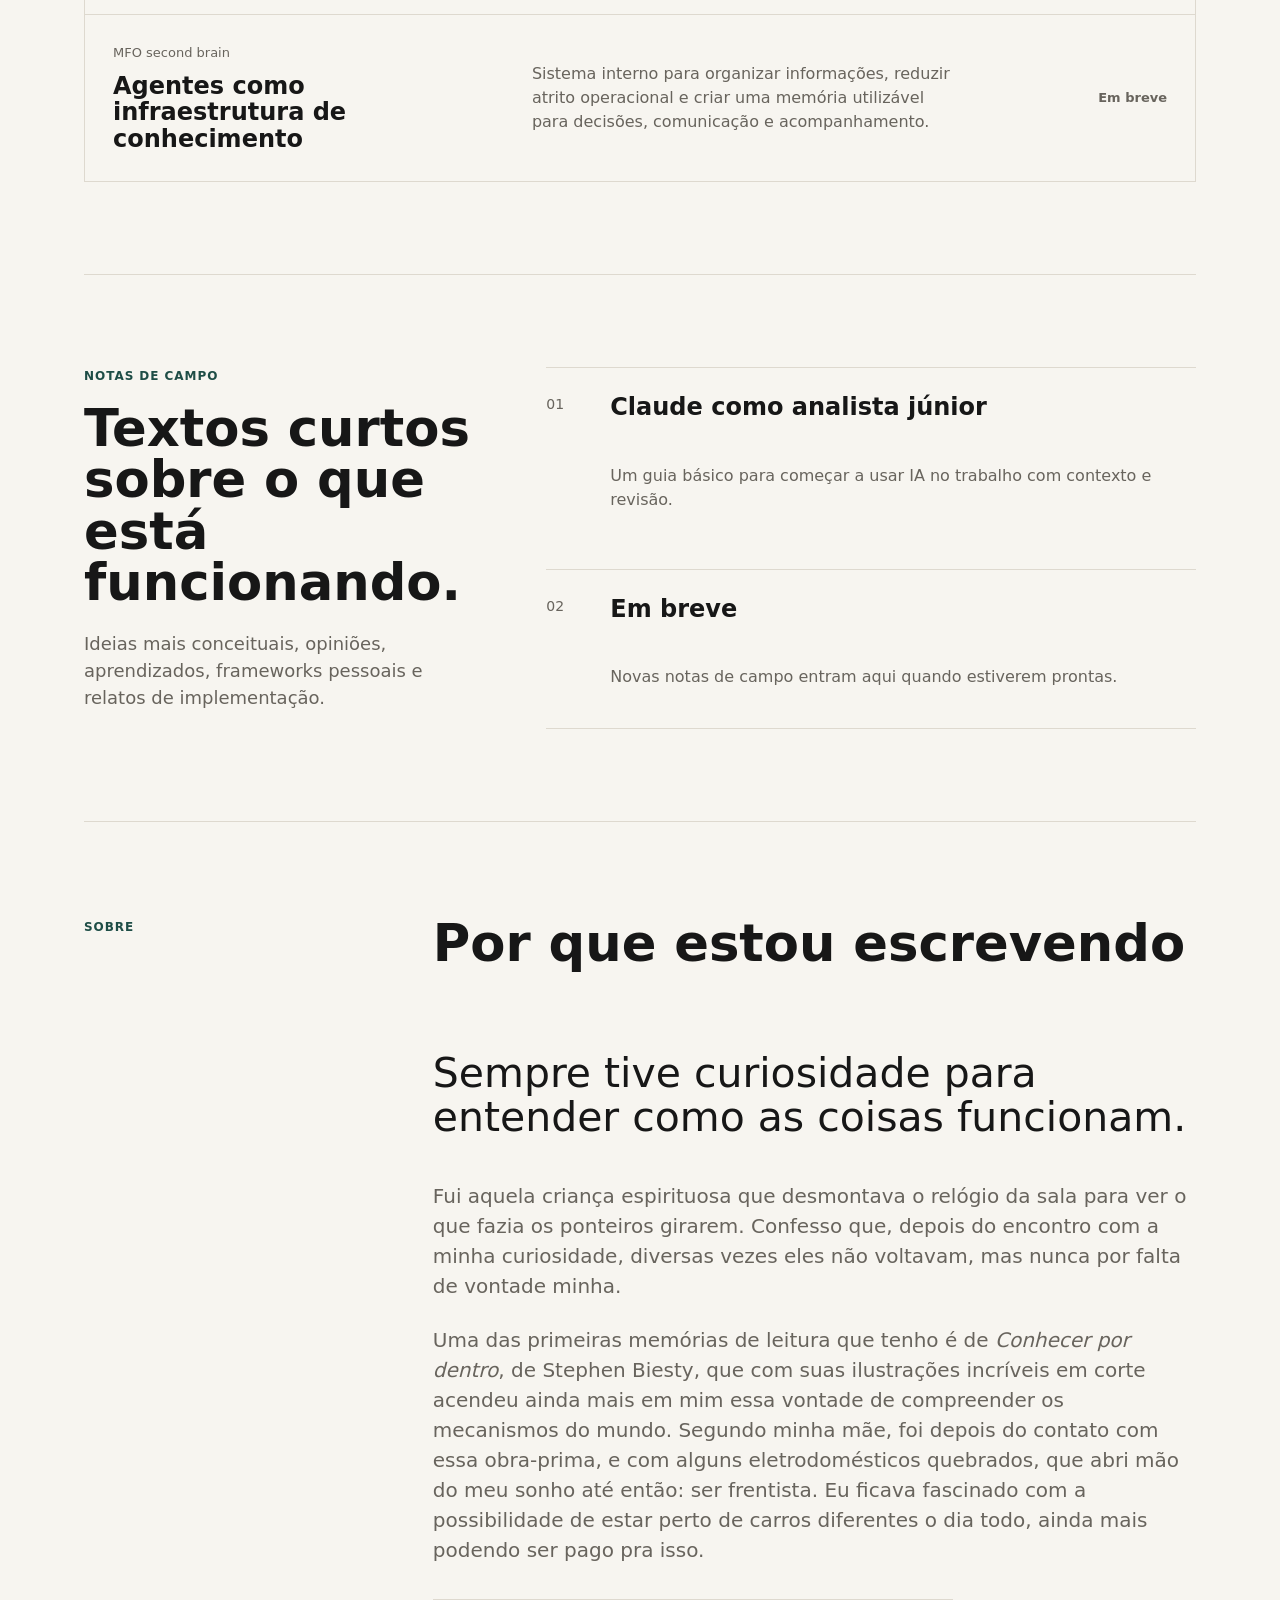
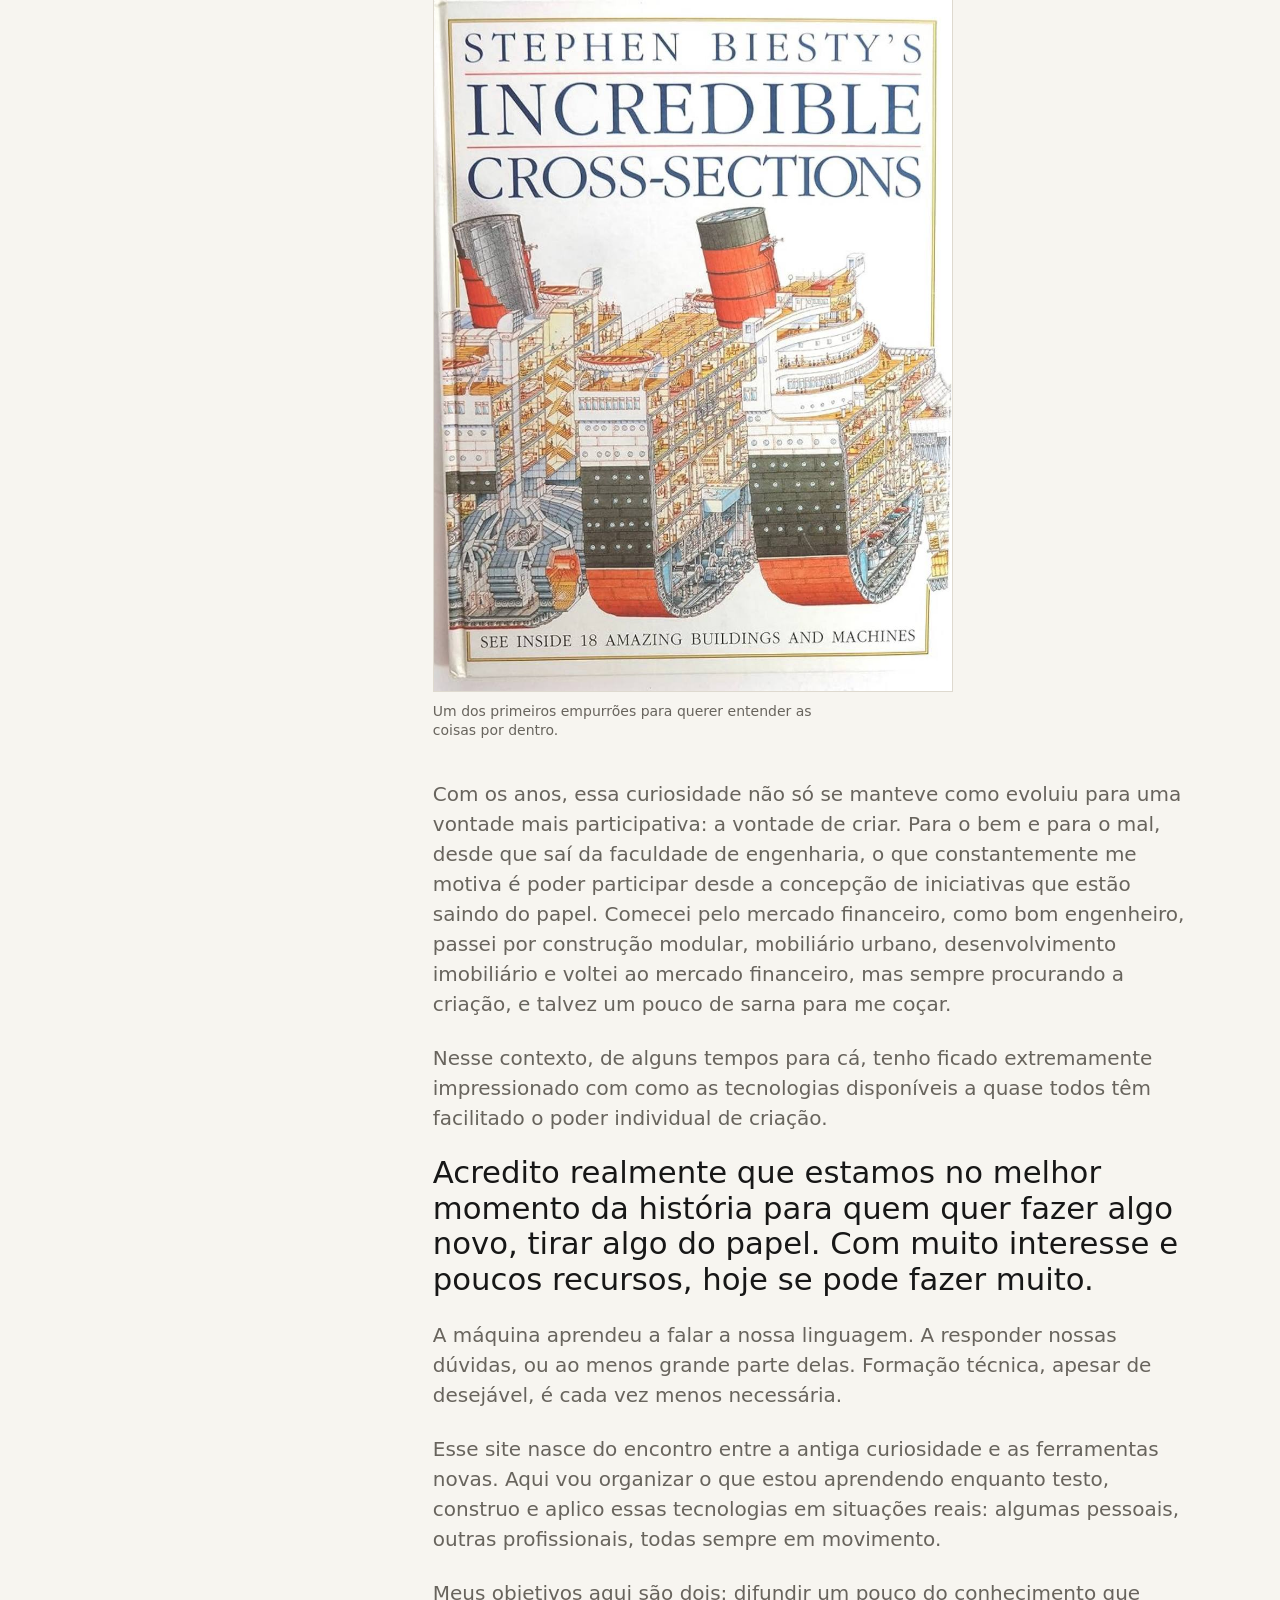
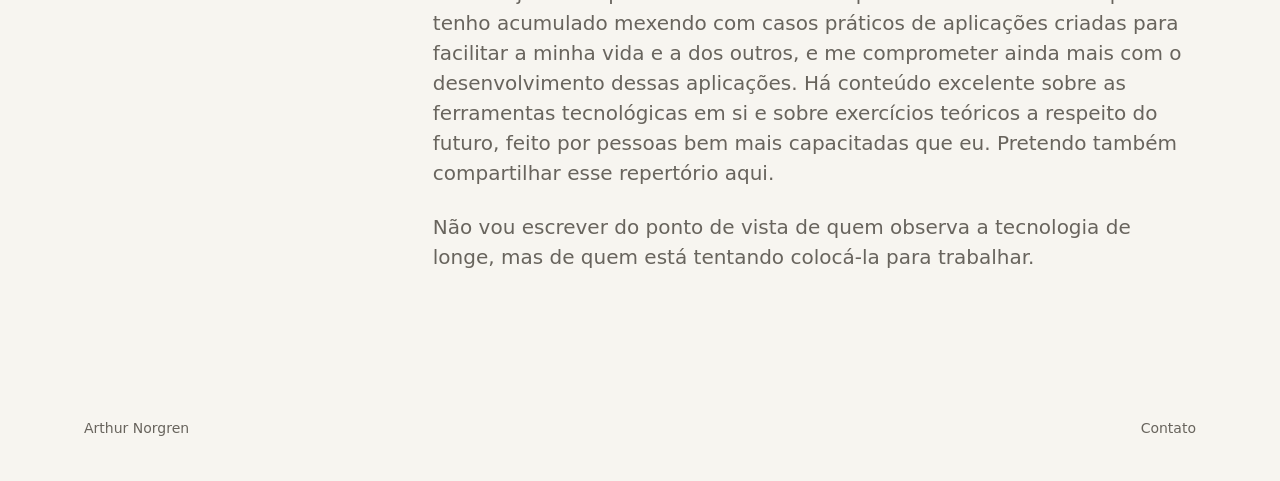
==== commit a87f1c28: "Refine home page notes and placeholders" ====
--- a/index.html
+++ b/index.html
@@ -71,7 +71,7 @@
               Experimento de produto para analisar postura, movimento e evolução física usando
               captura visual, feedback estruturado e acompanhamento contínuo.
             </p>
-            <span class="project-status">Em breve, sem fingir que já tem página</span>
+            <span class="project-status">Em breve</span>
           </article>
 
           <article class="project">
@@ -83,7 +83,7 @@
               Sistema interno para organizar informações, reduzir atrito operacional e criar uma
               memória utilizável para decisões, comunicação e acompanhamento.
             </p>
-            <span class="project-status">Em breve, sem fingir que já tem página</span>
+            <span class="project-status">Em breve</span>
           </article>
         </div>
       </section>
@@ -93,8 +93,8 @@
           <p class="eyebrow">Notas de campo</p>
           <h2>Textos curtos sobre o que está funcionando.</h2>
           <p>
-            O nome pode mudar. A intenção aqui é separar ideias mais conceituais dos projetos vivos:
-            opiniões, aprendizados, frameworks pessoais e relatos de implementação.
+            Ideias mais conceituais, opiniões, aprendizados, frameworks pessoais e relatos de
+            implementação.
           </p>
         </div>
 
@@ -108,18 +108,8 @@
           </article>
           <article class="essay">
             <p>02</p>
-            <h3><a href="./busq-ai.html">busq.ai: recebendo para aprender</a></h3>
-            <span>Como dados imobiliários, IA e vibe coding tiraram um projeto paralelo do papel.</span>
-          </article>
-          <article class="essay">
-            <p>03</p>
-            <h3>O agente bom é o que some no fluxo</h3>
-            <span>Menos demo, mais trabalho feito.</span>
-          </article>
-          <article class="essay">
-            <p>04</p>
-            <h3>Construir em público sem virar influencer</h3>
-            <span>Transparência, discrição e reputação técnica.</span>
+            <h3>Em breve</h3>
+            <span>Novas notas de campo entram aqui quando estiverem prontas.</span>
           </article>
         </div>
       </section>
--- a/styles.css
+++ b/styles.css
@@ -343,7 +343,7 @@
 }
 
 cite {
-  font-style: normal;
+  font-style: italic;
 }
 
 .article-shell {
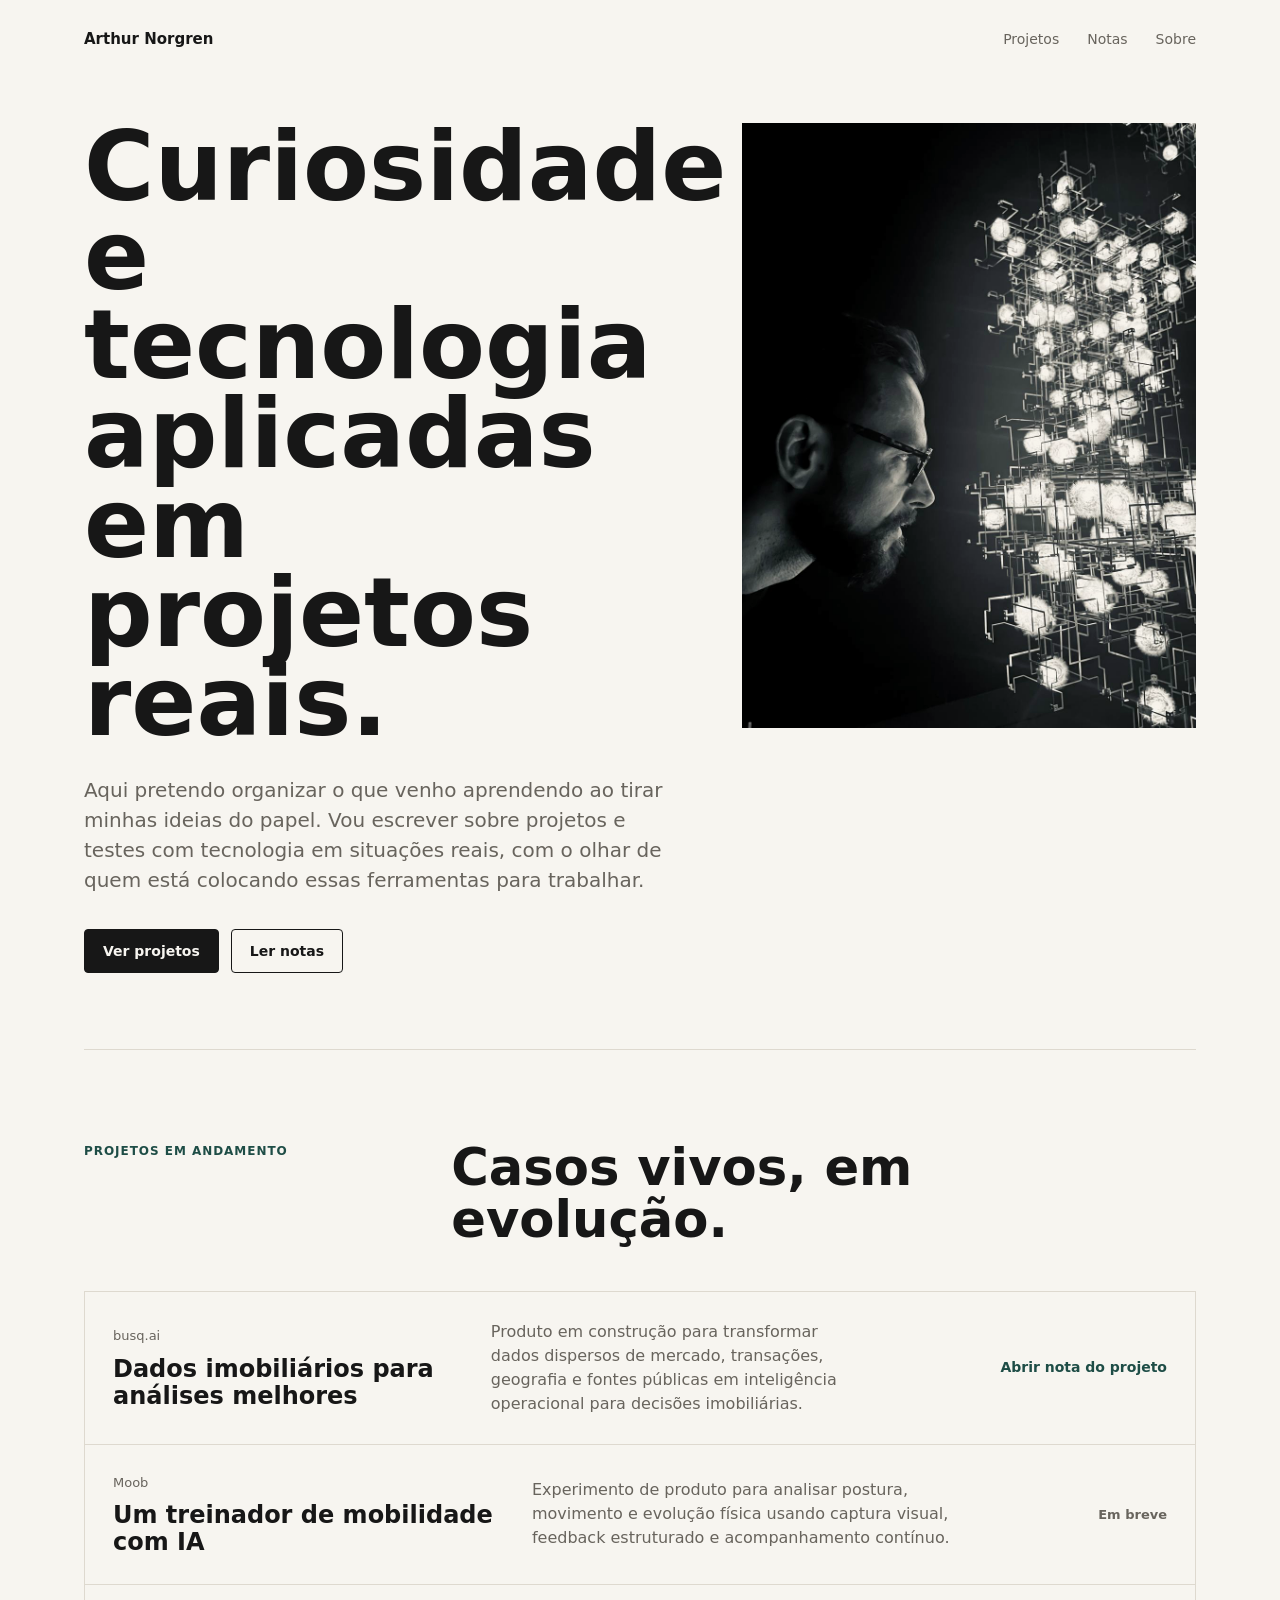
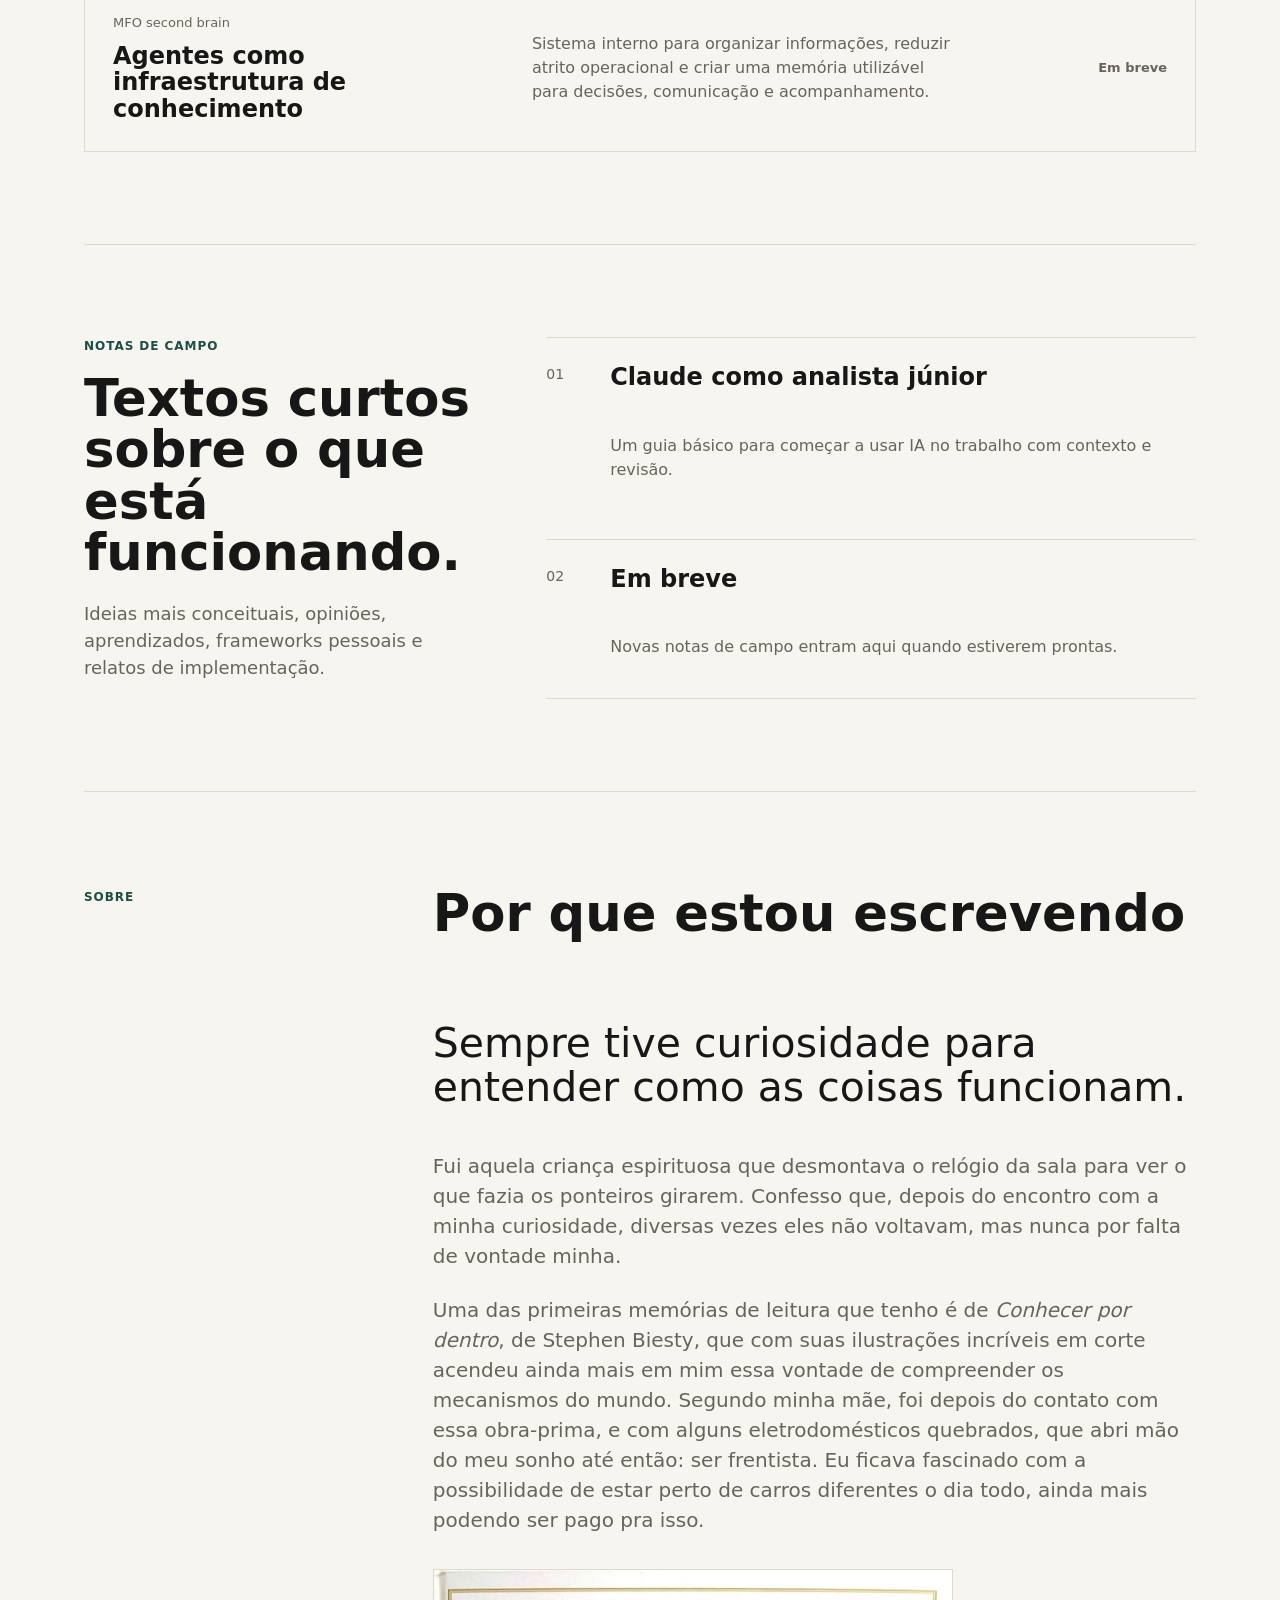
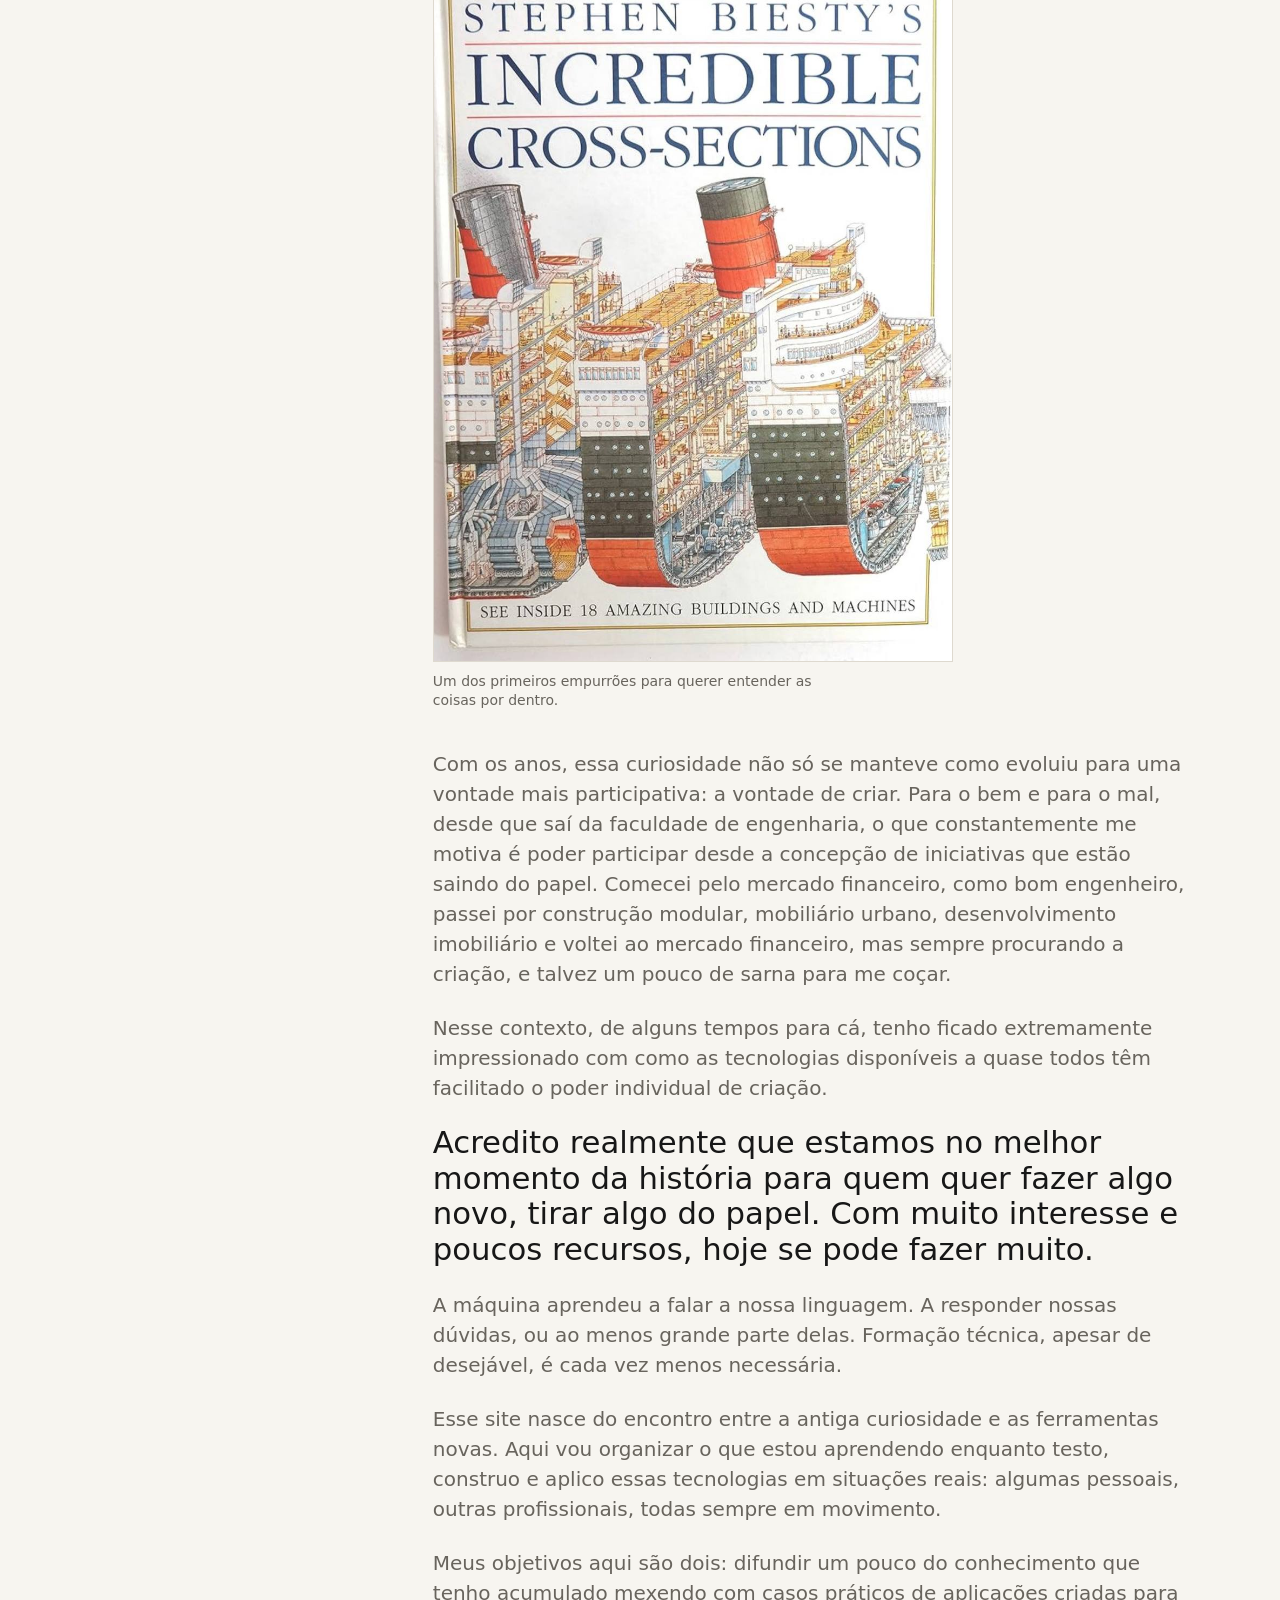
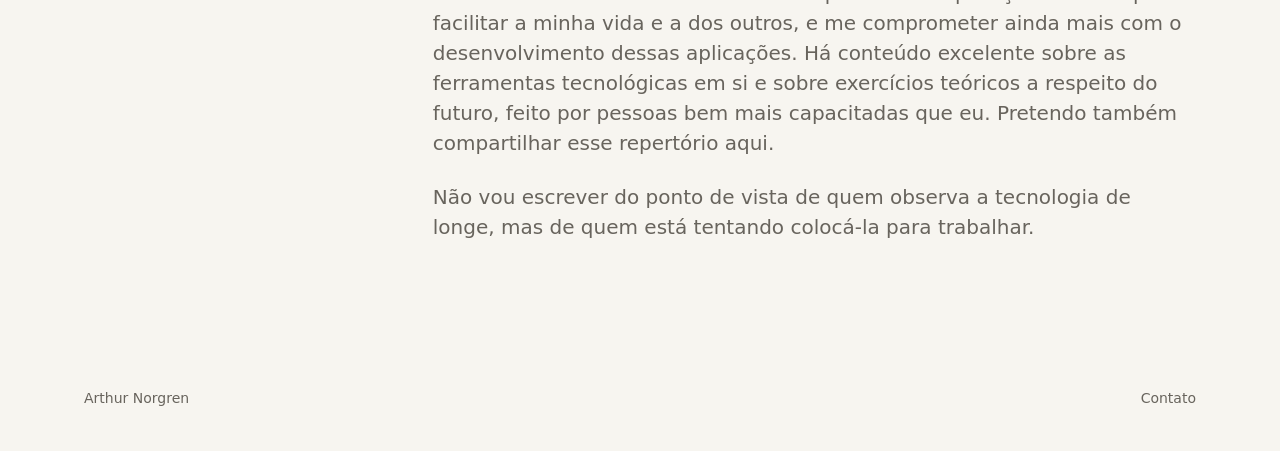
==== commit e540ebc7: "Update landing subtitle" ====
--- a/index.html
+++ b/index.html
@@ -25,9 +25,9 @@
         <div class="hero-copy">
           <h1 id="hero-title">Curiosidade e tecnologia aplicadas em projetos reais.</h1>
           <p class="intro">
-            Este é o meu espaço para organizar o que venho aprendendo ao transformar curiosidade
-            em aplicações práticas. Vou escrever sobre projetos, ideias e testes com tecnologia em
-            situações reais, com o olhar de quem está colocando essas ferramentas para trabalhar.
+            Aqui pretendo organizar o que venho aprendendo ao tirar minhas ideias do papel. Vou
+            escrever sobre projetos e testes com tecnologia em situações reais, com o olhar de quem
+            está colocando essas ferramentas para trabalhar.
           </p>
           <div class="hero-actions">
             <a class="button primary" href="#projetos">Ver projetos</a>
@@ -187,7 +187,7 @@
 
     <footer>
       <span>Arthur Norgren</span>
-      <a href="mailto:arthur@example.com">Contato</a>
+      <a href="mailto:arthur.norgren@gmail.com">Contato</a>
     </footer>
   </body>
 </html>
